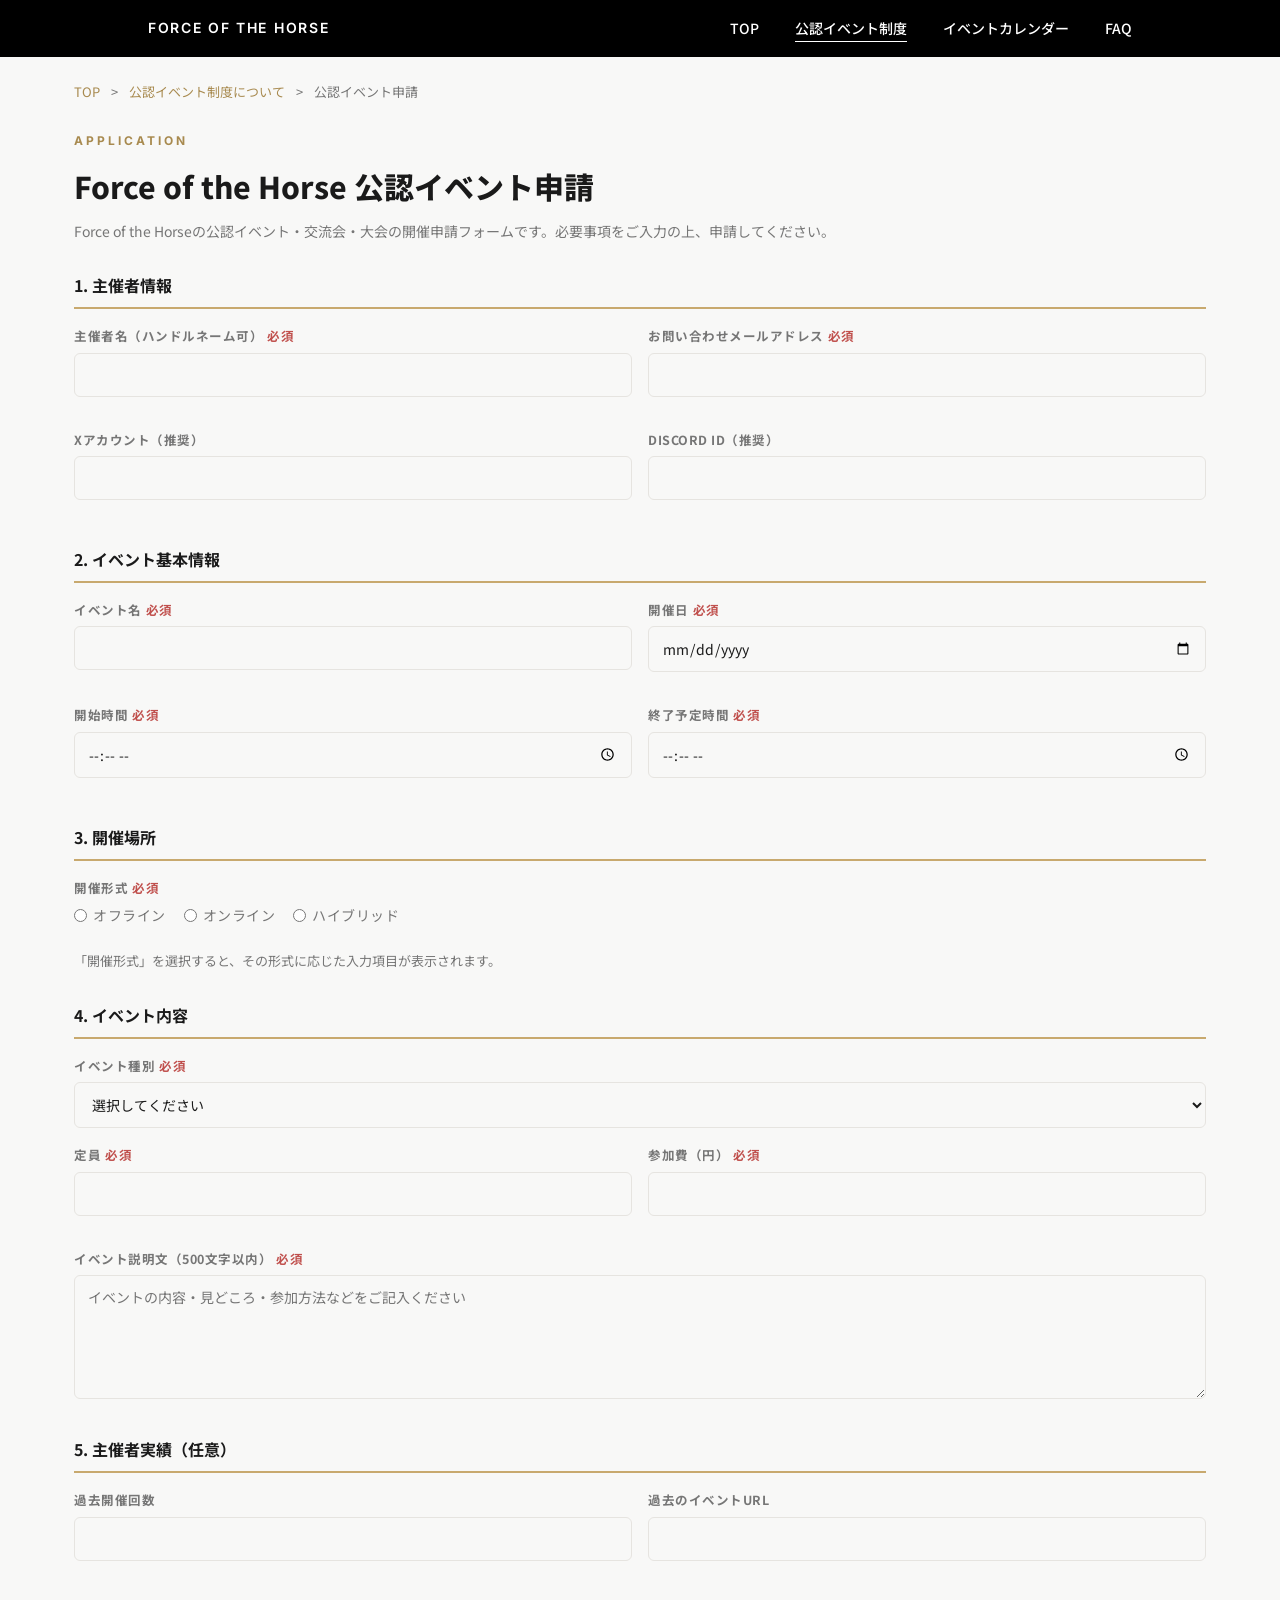
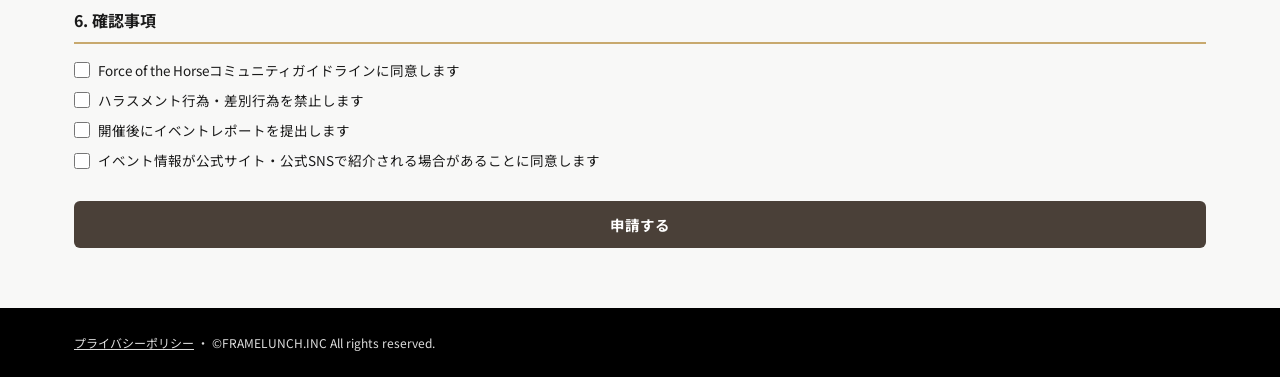
==== apply.html @ 232bd47b "Update HTML files and add faq-tournament.html" ====
<!DOCTYPE html>
<html lang="ja">
<head>
    <meta charset="UTF-8">
    <meta name="viewport" content="width=device-width, initial-scale=1.0">
    <title>公認イベント申請 - Force of the Horse</title>
    <link rel="stylesheet" href="styles.css">
</head>
<body>
    <header class="site-header">
        <div class="header-inner">
            <a href="index.html" class="logo">FORCE OF THE HORSE</a>
            <nav class="main-nav">
                <ul>
                    <li><a href="index.html" class="nav-link">TOP</a></li>
                    <li><a href="certified-event-system.html" class="nav-link active">公認イベント制度</a></li>
                    <li><a href="event-calendar-page.html" class="nav-link">イベントカレンダー</a></li>
                    <li><a href="faq.html" class="nav-link">FAQ</a></li>
                </ul>
            </nav>
            <button class="nav-toggle" aria-label="メニュー">☰</button>
        </div>
    </header>

    <div class="max-w-5xl mx-auto px-5 py-12">
        <div class="breadcrumb">
            <a href="index.html">TOP</a>
            <span class="breadcrumb-sep">&gt;</span>
            <a href="certified-event-system.html">公認イベント制度について</a>
            <span class="breadcrumb-sep">&gt;</span>
            <span>公認イベント申請</span>
        </div>

        <div class="page-head">
            <p class="page-eyebrow">APPLICATION</p>
            <h1 class="page-title">Force of the Horse 公認イベント申請</h1>
            <p class="page-desc">Force of the Horseの公認イベント・交流会・大会の開催申請フォームです。必要事項をご入力の上、申請してください。</p>
        </div>

        <main class="form-card" id="apply-form-wrap">
        <form id="apply-form">
            <div style="position:absolute;left:-9999px;top:-9999px;" aria-hidden="true">
                <label for="hp_verify">このフィールドは空欄のままにしてください</label>
                <input type="text" id="hp_verify" name="hp_verify" tabindex="-1" autocomplete="off">
            </div>
            <div class="form-section">
                <h2>1. 主催者情報</h2>
                <div class="form-row">
                    <div class="form-field">
                        <label>主催者名（ハンドルネーム可）<span class="req">必須</span></label>
                        <input type="text" name="organizerName" required>
                    </div>
                    <div class="form-field">
                        <label>お問い合わせメールアドレス<span class="req">必須</span></label>
                        <input type="email" name="organizerEmail" required>
                    </div>
                </div>
                <div class="form-row">
                    <div class="form-field">
                        <label>Xアカウント（推奨）</label>
                        <input type="text" name="xAccount">
                    </div>
                    <div class="form-field">
                        <label>Discord ID（推奨）</label>
                        <input type="text" name="discordId">
                    </div>
                </div>
            </div>

            <div class="form-section">
                <h2>2. イベント基本情報</h2>
                <div class="form-row">
                    <div class="form-field">
                        <label>イベント名<span class="req">必須</span></label>
                        <input type="text" name="eventName" required>
                    </div>
                    <div class="form-field">
                        <label>開催日<span class="req">必須</span></label>
                        <input type="date" name="eventDate" required>
                    </div>
                </div>
                <div class="form-row">
                    <div class="form-field">
                        <label>開始時間<span class="req">必須</span></label>
                        <input type="time" name="startTime" required>
                    </div>
                    <div class="form-field">
                        <label>終了予定時間<span class="req">必須</span></label>
                        <input type="time" name="endTime" required>
                    </div>
                </div>
            </div>

            <div class="form-section">
                <h2>3. 開催場所</h2>
                <div class="form-field">
                    <label>開催形式<span class="req">必須</span></label>
                    <div class="radio-group">
                        <label><input type="radio" name="eventFormat" value="オフライン" id="fmt-offline" required> オフライン</label>
                        <label><input type="radio" name="eventFormat" value="オンライン" id="fmt-online"> オンライン</label>
                        <label><input type="radio" name="eventFormat" value="ハイブリッド" id="fmt-hybrid"> ハイブリッド</label>
                    </div>
                </div>
                <p class="section-note">「開催形式」を選択すると、その形式に応じた入力項目が表示されます。</p>
                <!-- 開催場所: 開催形式の選択に応じて表示内容が切り替わる -->
                <div class="form-field venue-fields" data-format="オフライン" style="display:none;">
                    <label>会場名<span class="req">必須</span></label>
                    <input type="text" name="venueNameOffline" placeholder="店舗名・会場名など">
                    <label class="mt-2">ご住所<span class="req">必須</span></label>
                    <input type="text" name="venueAddressOffline" placeholder="都道府県・市区町村・番地など">
                </div>
                <div class="form-field venue-fields" data-format="オンライン" style="display:none;">
                    <label>会場名（サーバー名など）<span class="req">必須</span></label>
                    <input type="text" name="venueNameOnline" placeholder="Discordサーバー名など">
                </div>
                <div class="form-field venue-fields" data-format="ハイブリッド" style="display:none;">
                    <label>現地会場名<span class="req">必須</span></label>
                    <input type="text" name="venueNameHybridOnsite" placeholder="店舗名・会場名など">
                    <label class="mt-2">ご住所<span class="req">必須</span></label>
                    <input type="text" name="venueAddressHybrid" placeholder="都道府県・市区町村・番地など">
                    <label class="mt-2">オンライン会場名<span class="req">必須</span></label>
                    <input type="text" name="venueNameHybridOnline" placeholder="Discordサーバー名など">
                </div>
            </div>

            <div class="form-section">
                <h2>4. イベント内容</h2>
                <div class="form-field">
                    <label>イベント種別<span class="req">必須</span></label>
                    <select name="eventType" required>
                        <option value="">選択してください</option>
                        <option>公認大会</option>
                        <option>交流会</option>
                        <option>初心者体験会</option>
                        <option>観戦会</option>
                        <option>配信イベント</option>
                        <option>その他</option>
                    </select>
                </div>
                <div class="form-row">
                    <div class="form-field">
                        <label>定員<span class="req">必須</span></label>
                        <input type="number" name="capacity" min="0" required>
                    </div>
                    <div class="form-field">
                        <label>参加費（円）<span class="req">必須</span></label>
                        <input type="number" name="fee" min="0" required>
                    </div>
                </div>
                <div class="form-field">
                    <label>イベント説明文（500文字以内）<span class="req">必須</span></label>
                    <textarea name="eventDescription" maxlength="500" rows="5" placeholder="イベントの内容・見どころ・参加方法などをご記入ください" required></textarea>
                </div>
            </div>

            <div class="form-section">
                <h2>5. 主催者実績（任意）</h2>
                <div class="form-row">
                    <div class="form-field">
                        <label>過去開催回数</label>
                        <input type="number" name="pastCount" min="0">
                    </div>
                    <div class="form-field">
                        <label>過去のイベントURL</label>
                        <input type="url" name="pastUrl">
                    </div>
                </div>
            </div>

            <div class="form-section">
                <h2>6. 確認事項</h2>
                <div class="check-group">
                    <label><input type="checkbox" required> <span>Force of the Horseコミュニティガイドラインに同意します</span></label>
                    <label><input type="checkbox" required> <span>ハラスメント行為・差別行為を禁止します</span></label>
                    <label><input type="checkbox" required> <span>開催後にイベントレポートを提出します</span></label>
                    <label><input type="checkbox" required> <span>イベント情報が公式サイト・公式SNSで紹介される場合があることに同意します</span></label>
                </div>
            </div>

            <button type="submit" class="btn btn-primary btn-block">申請する</button>
        </form>
    </main>

    <main class="form-card" id="apply-complete" style="display:none;">
        <div class="success-box">
            <div class="s-icon">✓</div>
            <h3>申請を受け付けました</h3>
            <p>Force of the Horse公認イベント申請を受け付けました。内容を確認後、運営事務局よりご連絡いたします。</p>
            <a href="index.html" class="btn btn-primary">トップへ戻る</a>
        </div>
    </main>
    </div>

    <footer>
        <div class="footer-inner">
            <p><a href="privacy.html">プライバシーポリシー</a> ・ ©FRAMELUNCH.INC All rights reserved.</p>
        </div>
    </footer>

    <script src="script.js"></script>
</body>
</html>
---- styles.css ----
@import url('https://fonts.googleapis.com/css2?family=Inter:wght@400;500;600;700;800&family=Noto+Sans+JP:wght@400;500;700;900&display=swap');

:root {
    --accent: #c8a96e;
    --accent-dark: #a88a4f;
    --bg: #f8f8f7;
    --bg-soft: #f7f6f4;
    --bg-muted: #f1f0ee;
    --text: #1a1a1a;
    --text-muted: #767676;
    --border: #e6e4e0;
    --red: #c0504d;
    --purple: #8a5fbf;
    --blue: #4f7cad;
    --radius: 10px;
}

* {
    margin: 0;
    padding: 0;
    box-sizing: border-box;
}

body {
    font-family: 'Noto Sans JP', 'Inter', -apple-system, sans-serif;
    background-color: var(--bg);
    color: var(--text);
    line-height: 1.7;
    -webkit-font-smoothing: antialiased;
}

a { color: inherit; }

img { max-width: 100%; display: block; }

.wrap {
    max-width: 1180px;
    margin: 0 auto;
    padding: 0 24px;
}

/* ===== Header ===== */
/* Aligned to index.html's black sticky header */
.site-header {
    background: #000000;
    border-bottom: 1px solid #000000;
    position: sticky;
    top: 0;
    z-index: 50;
}

.header-inner {
    max-width: 1024px;
    height: 56px;
    margin: 0 auto;
    padding: 0 20px;
    display: flex;
    align-items: center;
    justify-content: space-between;
}

.logo {
    font-family: 'Inter', 'Noto Sans JP', sans-serif;
    font-weight: 600;
    font-size: 14px;
    letter-spacing: 0.12em;
    text-transform: uppercase;
    color: #ffffff;
    text-decoration: none;
    transition: opacity .15s;
}

.logo:hover { opacity: .75; }

.main-nav ul {
    display: flex;
    list-style: none;
    gap: 36px;
}

.main-nav a {
    text-decoration: none;
    font-size: 14px;
    font-weight: 500;
    color: #ffffff;
    opacity: 1;
    padding-bottom: 3px;
    border-bottom: 1px solid transparent;
    transition: color .2s, opacity .2s, border-color .2s;
}

.main-nav a:hover { color: #ffffff; opacity: .75; }

.main-nav a.active {
    color: #ffffff;
    opacity: 1;
    font-weight: 500;
    border-bottom-color: #ffffff;
}

.nav-toggle {
    display: none;
    background: none;
    border: none;
    font-size: 22px;
    color: #ffffff;
    cursor: pointer;
}

/* ===== Hero ===== */
.hero {
    position: relative;
    height: 380px;
    overflow: hidden;
}

.hero-img {
    position: absolute;
    inset: 0;
    width: 100%;
    height: 100%;
    object-fit: cover;
}

.hero-overlay {
    position: absolute;
    inset: 0;
    background: linear-gradient(100deg, rgba(12,16,28,.88) 10%, rgba(12,16,28,.55) 60%, rgba(12,16,28,.35) 100%);
}

.hero-content {
    position: relative;
    z-index: 2;
    max-width: 1180px;
    margin: 0 auto;
    padding: 0 24px;
    height: 100%;
    display: flex;
    flex-direction: column;
    justify-content: center;
    color: #fff;
}

.hero-eyebrow {
    font-size: 13px;
    letter-spacing: 4px;
    opacity: .85;
    margin-bottom: 14px;
    font-family: 'Inter', sans-serif;
}

.hero-title {
    font-family: 'Inter', 'Noto Sans JP', sans-serif;
    font-size: 44px;
    font-weight: 800;
    letter-spacing: 1px;
    margin-bottom: 14px;
}

.hero-subtitle {
    font-size: 16px;
    opacity: .9;
}

/* ===== Quick link cards ===== */
.quick-links {
    max-width: 1180px;
    margin: 40px auto 60px;
    padding: 0 24px;
    position: relative;
    z-index: 3;
    display: grid;
    grid-template-columns: repeat(3, 1fr);
    gap: 20px;
}

.qcard {
    background: var(--bg);
    border-radius: var(--radius);
    padding: 28px;
    box-shadow: 0 10px 30px rgba(20, 20, 20, .08);
    text-decoration: none;
    color: var(--text);
    display: block;
    transition: transform .2s, box-shadow .2s;
    border: 1px solid var(--border);
}

.qcard:hover {
    transform: translateY(-4px);
    box-shadow: 0 14px 34px rgba(20, 20, 20, .12);
}

.qcard-icon {
    width: 40px;
    height: 40px;
    display: flex;
    align-items: center;
    justify-content: center;
    background: var(--bg-soft);
    border-radius: 8px;
    margin-bottom: 16px;
    font-size: 18px;
}

.qcard h3 {
    font-size: 16px;
    margin-bottom: 8px;
    font-weight: 700;
}

.qcard p {
    font-size: 13px;
    color: var(--text-muted);
}

/* ===== Content grid on TOP ===== */
main { padding-bottom: 60px; }

.content-grid {
    max-width: 1180px;
    margin: 0 auto;
    padding: 0 24px;
    display: grid;
    grid-template-columns: 1fr 1fr;
    gap: 28px;
}

.panel {
    background: var(--bg);
    border: 1px solid var(--border);
    border-radius: var(--radius);
    padding: 28px;
}

.panel-header {
    display: flex;
    align-items: baseline;
    justify-content: space-between;
    margin-bottom: 20px;
}

.panel-header h2 {
    font-size: 18px;
    font-weight: 700;
}

.panel-link {
    font-size: 13px;
    font-weight: 600;
    color: var(--accent-dark);
    text-decoration: none;
}

.panel-link:hover { text-decoration: underline; }

/* Announcements */
.announcement-list { list-style: none; }

.announcement-list li {
    padding: 16px 0;
    border-bottom: 1px solid var(--border);
}

.announcement-list li:last-child { border-bottom: none; padding-bottom: 0; }

.announcement-top {
    display: flex;
    align-items: center;
    gap: 10px;
    margin-bottom: 6px;
}

.announcement-list .date {
    font-size: 12px;
    color: var(--text-muted);
    font-family: 'Inter', sans-serif;
}

.tag {
    padding: 3px 9px;
    border-radius: 4px;
    font-size: 11px;
    font-weight: 700;
    color: #fff;
    white-space: nowrap;
}

.tag-notice { background: #333; }
.tag-event { background: var(--accent-dark); }
.tag-faq { background: var(--blue); }

.announcement-list .title {
    display: block;
    font-size: 14.5px;
    font-weight: 600;
    color: var(--text);
    margin-bottom: 4px;
}

.announcement-list .desc {
    font-size: 13px;
    color: var(--text-muted);
}

/* Calendar */
.calendar-header {
    display: flex;
    align-items: center;
    justify-content: space-between;
    margin-bottom: 14px;
}

.calendar-month {
    font-size: 16px;
    font-weight: 700;
    font-family: 'Inter', sans-serif;
}

.calendar-nav {
    width: 28px;
    height: 28px;
    border-radius: 50%;
    border: 1px solid var(--border);
    background: var(--bg);
    cursor: pointer;
    font-size: 12px;
    color: var(--text);
    transition: background .2s;
}

.calendar-nav:hover { background: var(--bg-soft); }

.calendar-grid {
    display: grid;
    grid-template-columns: repeat(7, 1fr);
    gap: 3px;
}

.calendar-day-name {
    text-align: center;
    font-size: 11px;
    font-weight: 700;
    color: var(--text-muted);
    padding: 6px 2px;
}

.calendar-day-name.sun { color: var(--red); }
.calendar-day-name.sat { color: var(--blue); }

.calendar-day {
    min-height: 54px;
    text-align: center;
    font-size: 13px;
    padding: 6px 2px;
    border-radius: 6px;
    display: flex;
    flex-direction: column;
    align-items: center;
    gap: 3px;
}

.calendar-day.empty { background: transparent; }

.calendar-day .day-number {
    font-family: 'Inter', sans-serif;
    font-weight: 600;
}

.calendar-day.sun .day-number { color: var(--red); }
.calendar-day.sat .day-number { color: var(--blue); }

.calendar-day.event-day { cursor: pointer; }
.calendar-day.event-day:hover { background: var(--bg-soft); }

/* 今日の日付は「今日である」ことが一目でわかるよう、塗りつぶし円+ラベルで強調する */
.calendar-day.today {
    background: rgba(200, 169, 110, .1);
    border-radius: 8px;
}
.calendar-day.today .day-number {
    display: inline-flex;
    align-items: center;
    justify-content: center;
    width: 20px;
    height: 20px;
    background: var(--accent-dark);
    color: #fff !important;
    border-radius: 50%;
    font-weight: 700;
}
.calendar-day.today::after {
    content: '本日';
    display: block;
    font-size: 8px;
    font-weight: 700;
    color: var(--accent-dark);
    margin-top: 1px;
}

.event-tag {
    display: block;
    font-size: 8px;
    padding: 2px 5px 2px 4px;
    border-radius: 3px;
    border-left: 3px solid;
    font-weight: 700;
    line-height: 1.3;
    overflow: hidden;
    text-overflow: ellipsis;
    white-space: nowrap;
}

/* イベント一覧・ポップアップで使う大きめのタグ（白背景+下カラーボーダー+濃い文字色） */
.event-tag-pill {
    display: inline-block;
    font-size: 11px;
    font-weight: 700;
    padding: 3px 9px;
    border-radius: 2px;
    margin-bottom: 8px;
}

/* 区分カラー（indexページの区分色と統一）: 公式大会=黒 / 公認イベント=マゼンタ / ショップイベント=オレンジ */
.tag-area { background: #fbe8ff; color: #a600bf; border-left-color: #e600ff; }
.tag-meetup { background: #fff1e0; color: #b85900; border-left-color: #ff7b00; }
.tag-final { background: #ececec; color: #1a1a1a; border-left-color: #1a1a1a; }

/* 月間イベント一覧・ポップアップのタグは、白背景+下線カラーで区分を示す */
.event-tag-pill.tag-area { background-color: #ffffff; color: var(--text); border: none; border-bottom: 2px solid #e600ff; }
.event-tag-pill.tag-meetup { background-color: #ffffff; color: var(--text); border: none; border-bottom: 2px solid #ff7b00; }
.event-tag-pill.tag-final { background-color: #ffffff; color: var(--text); border: none; border-bottom: 2px solid #1a1a1a; }

/* 2件: セルを上下に分割してカテゴリ色+地名(2文字)を表示（こちらは濃い色の帯のまま視認性を優先） */
.day-split {
    display: flex;
    flex-direction: column;
    width: 100%;
    gap: 2px;
}
.day-split-half {
    flex: 1;
    font-size: 9px;
    font-weight: 700;
    color: #fff;
    border-radius: 3px;
    line-height: 1.6;
    padding: 0 4px;
    box-sizing: border-box;
    text-align: left;
    overflow: hidden;
    white-space: nowrap;
    text-overflow: ellipsis;
}
.day-split-half.tag-area { background: #e600ff; color: #fff; border-left: none; }
.day-split-half.tag-meetup { background: #ff7b00; color: #fff; border-left: none; }
.day-split-half.tag-final { background: #1a1a1a; color: #fff; border-left: none; }

/* 3件以上: カテゴリ色のドット+件数のみ表示。クリックでポップアップに全件表示 */
.day-dots { display: flex; gap: 2px; justify-content: center; }
.day-dot { width: 6px; height: 6px; border-radius: 50%; display: inline-block; }
.day-dot.tag-area { background: #e600ff; border: none; }
.day-dot.tag-meetup { background: #ff7b00; border: none; }
.day-dot.tag-final { background: #1a1a1a; border: none; }
.day-count { font-size: 9px; color: var(--text-muted); }

/* upcoming list (compact, used on TOP) */
.upcoming-list {
    list-style: none;
    margin-top: 18px;
}

.upcoming-list li {
    display: flex;
    gap: 14px;
    padding: 10px 0;
    border-bottom: 1px solid var(--border);
    font-size: 13.5px;
    align-items: baseline;
}

.upcoming-list li:last-child { border-bottom: none; padding-bottom: 0; }

.upcoming-list .u-date {
    font-family: 'Inter', sans-serif;
    font-weight: 700;
    color: var(--accent-dark);
    min-width: 78px;
}

.no-events {
    color: var(--text-muted);
    font-size: 13px;
    padding: 10px 0;
}

/* ===== Breadcrumb & page header ===== */
.breadcrumb {
    max-width: 1180px;
    margin: 0 auto;
    padding: 24px 24px 0;
    font-size: 13px;
    color: var(--text-muted);
}

.breadcrumb a { color: var(--accent-dark); text-decoration: none; }
.breadcrumb a:hover { text-decoration: underline; }
.breadcrumb button { color: var(--accent-dark); background: none; border: none; padding: 0; cursor: pointer; text-decoration: none; font-size: inherit; }
.breadcrumb button:hover { text-decoration: underline; }
.breadcrumb-sep { margin: 0 8px; }

.page-head {
    max-width: 1180px;
    margin: 0 auto;
    padding: 28px 24px 0;
}

.page-eyebrow {
    font-size: 12px;
    letter-spacing: 3px;
    color: var(--accent-dark);
    font-weight: 700;
    margin-bottom: 10px;
    font-family: 'Inter', sans-serif;
}

.page-title {
    font-size: 30px;
    font-weight: 800;
    margin-bottom: 8px;
}

.page-desc {
    font-size: 14px;
    color: var(--text-muted);
    margin-bottom: 28px;
}

/* ===== About page (公認イベント制度について) ===== */
.about-content {
    max-width: 1180px;
    margin: 0 auto;
    padding: 0 24px 60px;
}

.about-text p {
    font-size: 15px;
    margin-bottom: 18px;
    max-width: 760px;
}

.about-text p.muted { color: var(--text-muted); }

.quote-box {
    border-left: 3px solid var(--accent);
    background: var(--bg-soft);
    padding: 20px 24px;
    margin: 26px 0;
    border-radius: 4px;
    max-width: 760px;
}

.quote-box p {
    margin-bottom: 8px;
    font-size: 14.5px;
    color: var(--text);
}

.quote-box p:last-child { margin-bottom: 0; }

.action-cards {
    display: grid;
    grid-template-columns: repeat(2, 1fr);
    gap: 20px;
    margin-top: 40px;
    max-width: 760px;
}

.action-card {
    background: var(--bg);
    padding: 26px;
    border-radius: var(--radius);
    border: 1px solid var(--border);
    text-decoration: none;
    color: var(--text);
    transition: box-shadow .2s, border-color .2s;
}

.action-card:hover { border-color: var(--accent); box-shadow: 0 6px 18px rgba(0,0,0,.06); }

.action-card .action-icon {
    width: 34px; height: 34px;
    border-radius: 8px;
    background: var(--bg-soft);
    display: flex; align-items: center; justify-content: center;
    margin-bottom: 14px;
    font-size: 16px;
}

.action-card h3 { font-size: 16px; margin-bottom: 8px; }
.action-card p { font-size: 13px; color: var(--text-muted); margin-bottom: 14px; }
.action-card .action-link { font-size: 13px; font-weight: 700; color: var(--accent-dark); }

.action-card.dark {
    background: #4a4038;
    border-color: #4a4038;
    color: #fff;
}

.action-card.dark .action-icon { background: rgba(255,255,255,.12); }
.action-card.dark p { color: rgba(255,255,255,.7); }
.action-card.dark .action-link { color: var(--accent); }
.action-card.dark:hover { box-shadow: 0 8px 22px rgba(0,0,0,.3); }

/* ===== Event calendar page ===== */
.legend {
    display: flex;
    gap: 22px;
    align-items: center;
    margin-bottom: 20px;
    font-size: 13px;
    color: var(--text-muted);
}

.legend-item { display: flex; align-items: center; gap: 6px; }
.legend-dot { width: 9px; height: 9px; border-radius: 50%; display: inline-block; box-sizing: border-box; }
.legend-dot.area { background: #e600ff; border: none; }
.legend-dot.final { background: #1a1a1a; }
.legend-dot.meetup { background: #ff7b00; border: none; }

.calendar-page-grid {
    max-width: 1180px;
    margin: 0 auto;
    padding: 0 24px 60px;
    display: grid;
    grid-template-columns: 420px 1fr;
    gap: 40px;
    align-items: start;
}

.calendar-page-grid .calendar-day { min-height: 64px; font-size: 14px; }

.side-events h2 {
    font-size: 18px;
    font-weight: 700;
    padding-bottom: 10px;
    border-bottom: 2px solid var(--accent);
}

.month-col-head {
    display: flex;
    align-items: center;
    gap: 10px;
    margin-bottom: 18px;
}

.month-col-head h2 { border-bottom: none; padding-bottom: 0; margin-bottom: 0; }

.month-nav-group {
    display: flex;
    align-items: center;
    gap: 2px;
    flex-shrink: 0;
}

.month-next-btn,
.month-prev-btn {
    width: 24px;
    height: 24px;
    border-radius: 50%;
    border: 1px solid var(--border);
    background: var(--bg);
    flex-shrink: 0;
    font-size: 15px;
    font-weight: 700;
    line-height: 1;
    color: var(--text);
    font-family: Georgia, 'Times New Roman', serif;
}

.month-next-btn:hover,
.month-prev-btn:hover {
    color: #fff;
    background: var(--text);
    border-color: var(--text);
}

.event-acc-item .acc-head { font-size: 14px; font-weight: 400; padding: 14px 18px; }
.event-acc-item .acc-head .event-tag-pill { margin-right: 8px; margin-bottom: 0; vertical-align: middle; }

.event-detail-list {
    display: grid;
    grid-template-columns: 96px 1fr;
    row-gap: 8px;
    column-gap: 12px;
    padding: 16px 18px 18px;
}
.event-detail-list dt { font-size: 12.5px; color: var(--text-muted); font-weight: 700; }
.event-detail-list dd { font-size: 14px; color: var(--text); }

.upcoming-event-list { list-style: none; }

/* Calendar day hover/tap detail tooltip */
.calendar-tooltip {
    position: absolute;
    top: 0;
    left: 0;
    z-index: 200;
    min-width: 180px;
    max-width: 240px;
    background: #1a1a1a;
    color: #fff;
    padding: 12px 14px;
    border-radius: 8px;
    font-size: 12.5px;
    line-height: 1.55;
    box-shadow: 0 10px 28px rgba(0, 0, 0, .22);
    pointer-events: none;
    opacity: 0;
    visibility: hidden;
    transform: translateY(4px);
    transition: opacity .15s ease, transform .15s ease;
}

.calendar-tooltip.flip { transform: translateY(-4px); }

.calendar-tooltip.visible {
    opacity: 1;
    visibility: visible;
    transform: translateY(0);
}

.calendar-tooltip .tt-date {
    font-size: 11px;
    color: rgba(255, 255, 255, .6);
    margin-bottom: 3px;
}

.calendar-tooltip .tt-title {
    font-weight: 700;
    color: #fff;
    margin-bottom: 6px;
}

.calendar-tooltip .tt-row {
    color: rgba(255, 255, 255, .78);
}

/* ===== Day popup (calendar day click) ===== */
.day-popup-overlay {
    display: none;
    position: fixed;
    inset: 0;
    z-index: 300;
    background: rgba(20, 16, 12, .45);
    align-items: center;
    justify-content: center;
    padding: 20px;
}
.day-popup-overlay.open { display: flex; }

.day-popup-box {
    background: #fff;
    border-radius: 12px;
    width: 100%;
    max-width: 380px;
    max-height: 80vh;
    overflow-y: auto;
    box-shadow: 0 20px 50px rgba(0, 0, 0, .28);
}

.day-popup-head {
    display: flex;
    align-items: center;
    justify-content: space-between;
    padding: 16px 18px;
    border-bottom: 1px solid var(--border);
    font-weight: 700;
    font-size: 15px;
    position: sticky;
    top: 0;
    background: #fff;
}

.day-popup-close {
    border: none;
    background: none;
    font-size: 20px;
    line-height: 1;
    cursor: pointer;
    color: var(--text-muted);
}

.day-popup-list {
    padding: 10px 14px 16px;
    display: flex;
    flex-direction: column;
    gap: 10px;
}

.day-popup-card {
    display: flex;
    flex-direction: column;
    align-items: flex-start;
    gap: 4px;
    width: 100%;
    text-align: left;
    background: var(--bg-soft);
    border: 1px solid var(--border);
    border-radius: 8px;
    padding: 12px 14px;
    cursor: pointer;
    font-family: inherit;
}
.day-popup-card:hover { border-color: var(--accent); }

.day-popup-card .event-tag-pill { margin-bottom: 2px; }
.dp-title { font-size: 14.5px; font-weight: 700; color: var(--text); }
.dp-row { font-size: 12.5px; color: var(--text-muted); }

/* ===== Guideline accordion ===== */
.accordion { max-width: 1180px; margin: 0 auto 60px; padding: 0 24px; }

.acc-item {
    border: 1px solid var(--border);
    border-radius: 8px;
    margin-bottom: 12px;
    overflow: hidden;
}

.acc-head {
    display: flex;
    align-items: center;
    justify-content: space-between;
    padding: 18px 22px;
    cursor: pointer;
    background: var(--bg);
    font-weight: 700;
    font-size: 15px;
}

.acc-head:hover { background: var(--bg-soft); }

.acc-head .acc-num {
    color: var(--accent-dark);
    font-family: 'Inter', sans-serif;
    margin-right: 10px;
}

.acc-toggle { color: var(--text-muted); transition: transform .25s; font-size: 12px; }
.acc-item.open .acc-toggle { transform: rotate(180deg); }

.acc-body {
    display: none;
    padding: 4px 22px 24px;
    border-top: 1px solid var(--border);
}

.acc-item.open .acc-body { display: block; }

.acc-body h4 {
    font-size: 14px;
    margin: 18px 0 8px;
    color: var(--accent-dark);
}

.acc-body h4:first-child { margin-top: 16px; }

.acc-body p, .acc-body li { font-size: 14px; color: var(--text); margin-bottom: 6px; }

.acc-body ul { padding-left: 20px; margin-bottom: 10px; }

.sub-card {
    border-left: 3px solid var(--accent);
    background: var(--bg-soft);
    padding: 12px 16px;
    margin-bottom: 10px;
    border-radius: 4px;
}

.sub-card b { display: block; margin-bottom: 4px; }
.sub-card { font-size: 13.5px; color: var(--text-muted); }

/* ===== Forms (apply / faq post) ===== */
.form-card {
    max-width: 1180px;
    margin: 0 auto;
    padding: 0 24px 60px;
}

.form-section { margin-bottom: 30px; }

.form-section h2 {
    font-size: 16px;
    font-weight: 700;
    margin-bottom: 16px;
    padding-bottom: 8px;
    border-bottom: 2px solid var(--accent);
}

.section-note {
    font-size: 13px;
    color: var(--text-muted);
    margin-bottom: 14px;
}

.form-row {
    display: grid;
    grid-template-columns: 1fr 1fr;
    gap: 16px;
    margin-bottom: 16px;
}

.form-field { margin-bottom: 16px; }

.form-field label {
    display: block;
    font-size: 12.5px;
    font-weight: 700;
    color: var(--text-muted);
    margin-bottom: 6px;
    text-transform: uppercase;
    letter-spacing: .5px;
}

.form-field .req { color: var(--red); margin-left: 4px; }

.form-field input[type=text],
.form-field input[type=email],
.form-field input[type=url],
.form-field input[type=number],
.form-field input[type=date],
.form-field input[type=time],
.form-field select,
.form-field textarea {
    width: 100%;
    padding: 11px 13px;
    border: 1px solid var(--border);
    border-radius: 6px;
    font-family: inherit;
    font-size: 14px;
    background: var(--bg);
    color: var(--text);
}

.form-field textarea { resize: vertical; min-height: 90px; }

.form-field input:focus,
.form-field select:focus,
.form-field textarea:focus {
    outline: none;
    border-color: var(--accent);
}

.radio-group { display: flex; gap: 18px; }
.radio-group label { display: flex; align-items: center; gap: 6px; font-size: 14px; font-weight: 400; text-transform: none; }

.venue-fields { margin-top: 10px; }
.venue-fields label.mt-2 { margin-top: 12px; }

.check-group label {
    display: flex; align-items: center; gap: 8px;
    font-size: 13.5px; font-weight: 400; text-transform: none;
    margin-bottom: 10px; color: var(--text);
}
.check-group input[type="checkbox"] {
    flex-shrink: 0;
    width: 16px;
    height: 16px;
    margin: 0;
}
.check-group label span { line-height: 1.5; }

.btn {
    display: inline-block;
    border: none;
    border-radius: 6px;
    padding: 13px 30px;
    font-size: 14.5px;
    font-weight: 700;
    cursor: pointer;
    font-family: inherit;
    text-decoration: none;
    text-align: center;
}

.btn-primary { background: #4a4038; color: #fff; }
.btn-primary:hover { background: #362e28; }
.btn-primary:disabled { background: #c8c8c6; cursor: not-allowed; }

.btn-outline { background: transparent; color: var(--text); border: 1px solid var(--border); }
.btn-outline:hover { background: var(--bg-soft); }

.btn-block { width: 100%; }

/* FAQ vol cards */
.faq-overview {
    max-width: 1180px;
    margin: 0 auto;
    padding: 0 24px 60px;
}

.faq-detail {
    max-width: 1180px;
    margin: 0 auto;
    padding: 0 24px 60px;
}

.vol-grid {
    display: grid;
    grid-template-columns: repeat(3, 1fr);
    gap: 18px;
    margin-bottom: 40px;
}

/* FAQ vol tabs */
.vol-tabs {
    display: flex;
    gap: 8px;
    margin-bottom: 24px;
    flex-wrap: wrap;
}

.vol-tab {
    padding: 10px 20px;
    background: var(--bg-soft);
    border: 1px solid var(--border);
    border-radius: 6px;
    font-size: 14px;
    font-weight: 600;
    color: var(--text);
    text-decoration: none;
    transition: background .2s, border-color .2s, color .2s;
}

.vol-tab:hover {
    background: var(--bg-muted);
    border-color: var(--accent-dark);
}

.vol-tab.active {
    background: var(--accent);
    color: #fff;
    border-color: var(--accent);
}

.faq-empty {
    padding: 48px 20px;
    text-align: center;
    font-size: 14px;
    color: var(--text-muted);
    border: 1px dashed var(--border);
    border-radius: 8px;
}

/* FAQ page header */
.faq-page-header {
    margin-bottom: 24px;
}

.faq-vol-title {
    font-size: 28px;
    font-weight: 800;
    margin-bottom: 8px;
}

.faq-count {
    font-size: 14px;
    color: var(--text-muted);
}

/* FAQ form section */
.question-form-section {
    margin-top: 40px;
}

.question-form-title {
    font-size: 18px;
    font-weight: 700;
    margin-bottom: 20px;
    padding-bottom: 8px;
    border-bottom: 2px solid var(--accent);
}

.form-group {
    margin-bottom: 16px;
}

.form-label {
    display: block;
    font-size: 12.5px;
    font-weight: 700;
    color: var(--text-muted);
    margin-bottom: 6px;
    text-transform: uppercase;
    letter-spacing: .5px;
}

.form-select, .form-input, .form-textarea {
    width: 100%;
    padding: 11px 13px;
    border: 1px solid var(--border);
    border-radius: 6px;
    font-family: inherit;
    font-size: 14px;
    background: var(--bg);
    color: var(--text);
}

.form-textarea {
    resize: vertical;
    min-height: 90px;
}

.form-select:focus, .form-input:focus, .form-textarea:focus {
    outline: none;
    border-color: var(--accent);
}

.form-submit {
    display: inline-block;
    border: none;
    border-radius: 6px;
    padding: 13px 30px;
    font-size: 14.5px;
    font-weight: 700;
    cursor: pointer;
    font-family: inherit;
    text-align: center;
    background: #4a4038;
    color: #fff;
    width: 100%;
}

.form-submit:hover {
    background: #362e28;
}

/* Submission notes */
.submission-notes {
    margin-top: 24px;
}

.submission-notes-title {
    font-size: 14.5px;
    margin-bottom: 12px;
}

.submission-notes-list {
    padding-left: 18px;
}

.submission-notes-list li {
    font-size: 13px;
    color: var(--text-muted);
    margin-bottom: 6px;
}

.vol-card {
    background: var(--bg);
    border: 1px solid var(--border);
    border-radius: var(--radius);
    padding: 24px;
    text-decoration: none;
    color: var(--text);
    transition: box-shadow .2s, border-color .2s;
}

.vol-card:hover { border-color: var(--accent); box-shadow: 0 6px 18px rgba(0,0,0,.06); }

.vol-label {
    font-family: 'Inter', sans-serif;
    font-size: 12px;
    color: var(--accent-dark);
    font-weight: 700;
    letter-spacing: 1px;
    margin-bottom: 8px;
}

.vol-card h3 { font-size: 17px; margin-bottom: 6px; }
.vol-card .vol-count { display: block; font-size: 12.5px; color: var(--text-muted); margin-bottom: 8px; }
.vol-card .vol-more { display: block; font-size: 13px; font-weight: 700; color: var(--accent-dark); }

hr.divider { border: none; border-top: 1px solid var(--border); margin: 40px 0; }

.notice-box {
    background: var(--bg-muted);
    border-radius: 8px;
    padding: 22px 24px;
    margin-top: 28px;
}

.notice-box h3 { font-size: 14.5px; margin-bottom: 12px; }
.notice-box ul { padding-left: 18px; }
.notice-box li { font-size: 13px; color: var(--text-muted); margin-bottom: 6px; }

/* FAQ accordion (vol qa page) */
.faq-item {
    background: var(--bg-soft);
    border-radius: 8px;
    margin-bottom: 12px;
    overflow: hidden;
}

.faq-question {
    display: flex;
    align-items: center;
    gap: 12px;
    padding: 16px 20px;
    cursor: pointer;
}

.faq-question:hover { background: var(--bg-muted); }

.faq-icon {
    background: var(--accent-dark);
    color: #fff;
    width: 28px; height: 28px;
    border-radius: 50%;
    display: flex; align-items: center; justify-content: center;
    font-size: 13px; font-weight: 700; flex-shrink: 0;
}

.faq-question-text { flex: 1; font-weight: 600; font-size: 14.5px; }
.faq-toggle { color: var(--text-muted); font-size: 11px; transition: transform .25s; }
.faq-item.active .faq-toggle { transform: rotate(180deg); }

.faq-answer {
    display: none;
    padding: 16px 20px;
    border-top: 1px solid var(--border);
    background: #fff;
}

.faq-item.active .faq-answer { display: block; }
.faq-answer .faq-icon { background: #3b9c6d; }
.faq-answer p { margin-left: 40px; font-size: 13.5px; color: var(--text-muted); }
.faq-answer .answer-date { margin-left: 40px; font-size: 11.5px; color: var(--accent-dark); margin-top: 8px; font-weight: 700; }

/* ===== Modal ===== */
.modal-overlay {
    display: none;
    position: fixed;
    inset: 0;
    background: rgba(10,10,10,.55);
    z-index: 100;
    align-items: center;
    justify-content: center;
    padding: 20px;
}

.modal-overlay.open { display: flex; }

.modal-box {
    background: #fff;
    border-radius: 10px;
    max-width: 480px;
    width: 100%;
    padding: 30px;
    max-height: 90vh;
    overflow-y: auto;
}

.modal-box h3 { font-size: 18px; margin-bottom: 10px; }
.modal-box .modal-desc { font-size: 13.5px; color: var(--text-muted); margin-bottom: 18px; }

.preview-box {
    background: var(--bg-soft);
    border-radius: 8px;
    padding: 16px;
    margin-bottom: 18px;
    font-size: 13.5px;
}

.preview-box dt { color: var(--text-muted); font-size: 11.5px; margin-top: 10px; }
.preview-box dt:first-child { margin-top: 0; }
.preview-box dd { font-weight: 600; margin-bottom: 4px; white-space: pre-wrap; }

.modal-actions {
    display: flex;
    gap: 10px;
    margin-top: 22px;
}

.modal-actions .btn { flex: 1; }

.success-box { text-align: center; padding: 30px 10px; }
.success-box .s-icon {
    width: 56px; height: 56px; border-radius: 50%;
    background: #e9f7ef; color: #3b9c6d;
    display: flex; align-items: center; justify-content: center;
    font-size: 26px; margin: 0 auto 18px;
}
.success-box h3 { margin-bottom: 10px; }
.success-box p { font-size: 13.5px; color: var(--text-muted); margin-bottom: 22px; }

footer {
    background: #000000;
    border-top: 1px solid #000000;
    padding: 0;
}

.footer-inner {
    max-width: 1180px;
    margin: 0 auto;
    padding: 24px 24px;
    text-align: left;
}

footer p { font-size: 12px; color: #dddddd; }
footer p a { color: #dddddd; text-decoration: underline; }
footer p a:hover { color: #ffffff; }

/* ===== Responsive ===== */
@media (max-width: 860px) {
    .nav-toggle { display: block; }
    .main-nav { display: none; }
    .main-nav.open {
        display: block;
        position: absolute;
        top: 100%;
        left: 0;
        right: 0;
        background: #000000;
        border-top: 1px solid rgba(255, 255, 255, .15);
    }
    .main-nav.open ul {
        flex-direction: column;
        gap: 0;
    }
    .main-nav.open a {
        display: block;
        width: 100%;
        padding: 14px 20px;
        border-bottom: 1px solid rgba(255, 255, 255, .15);
    }
    .quick-links { grid-template-columns: 1fr; margin-top: -40px; }
    .content-grid { grid-template-columns: 1fr; }
    .hero-title { font-size: 30px; }
    .hero { height: 320px; }
    .action-cards { grid-template-columns: 1fr; }
    .calendar-page-grid { grid-template-columns: 1fr; }
    .month-columns { grid-template-columns: 1fr; gap: 0; }
    .vol-grid { grid-template-columns: 1fr 1fr; }
    .form-row { grid-template-columns: 1fr; }
    .upcoming-event-list li { flex-wrap: wrap; }
}

/* ===================================================================
   Modal overlay (FAQ question posting confirmation)
   =================================================================== */
.modal-overlay {
    display: none;
    position: fixed;
    inset: 0;
    background: rgba(0, 0, 0, .55);
    z-index: 1000;
    align-items: center;
    justify-content: center;
    padding: 20px;
}
.modal-overlay.open {
    display: flex;
}
.modal-box {
    background: #fff;
    border-radius: 12px;
    padding: 32px;
    width: 100%;
    max-width: 560px;
    max-height: 90vh;
    overflow-y: auto;
    box-shadow: 0 20px 60px rgba(0,0,0,.25);
}
.modal-box h3 {
    font-size: 20px;
    font-weight: 700;
    margin-bottom: 8px;
}
.modal-desc {
    font-size: 14px;
    color: #666;
    margin-bottom: 20px;
}
.preview-box {
    background: #f8f8f7;
    border-radius: 8px;
    padding: 16px 20px;
    margin-bottom: 20px;
}
.preview-box dt {
    font-size: 12px;
    font-weight: 700;
    color: #888;
    text-transform: uppercase;
    letter-spacing: .05em;
    margin-top: 12px;
}
.preview-box dt:first-child { margin-top: 0; }
.preview-box dd {
    margin: 4px 0 0;
    font-size: 15px;
}
.modal-actions {
    display: flex;
    gap: 12px;
    margin-top: 20px;
}
.modal-actions .btn { flex: 1; }

/* Success / completion box */
.success-box {
    text-align: center;
    padding: 20px 0;
}
.success-box .s-icon {
    width: 64px;
    height: 64px;
    border-radius: 50%;
    background: #22c55e;
    color: #fff;
    font-size: 32px;
    line-height: 64px;
    margin: 0 auto 16px;
}
.success-box h3 {
    font-size: 22px;
    font-weight: 700;
    margin-bottom: 8px;
}
.success-box p {
    color: #555;
    margin-bottom: 24px;
    line-height: 1.6;
}
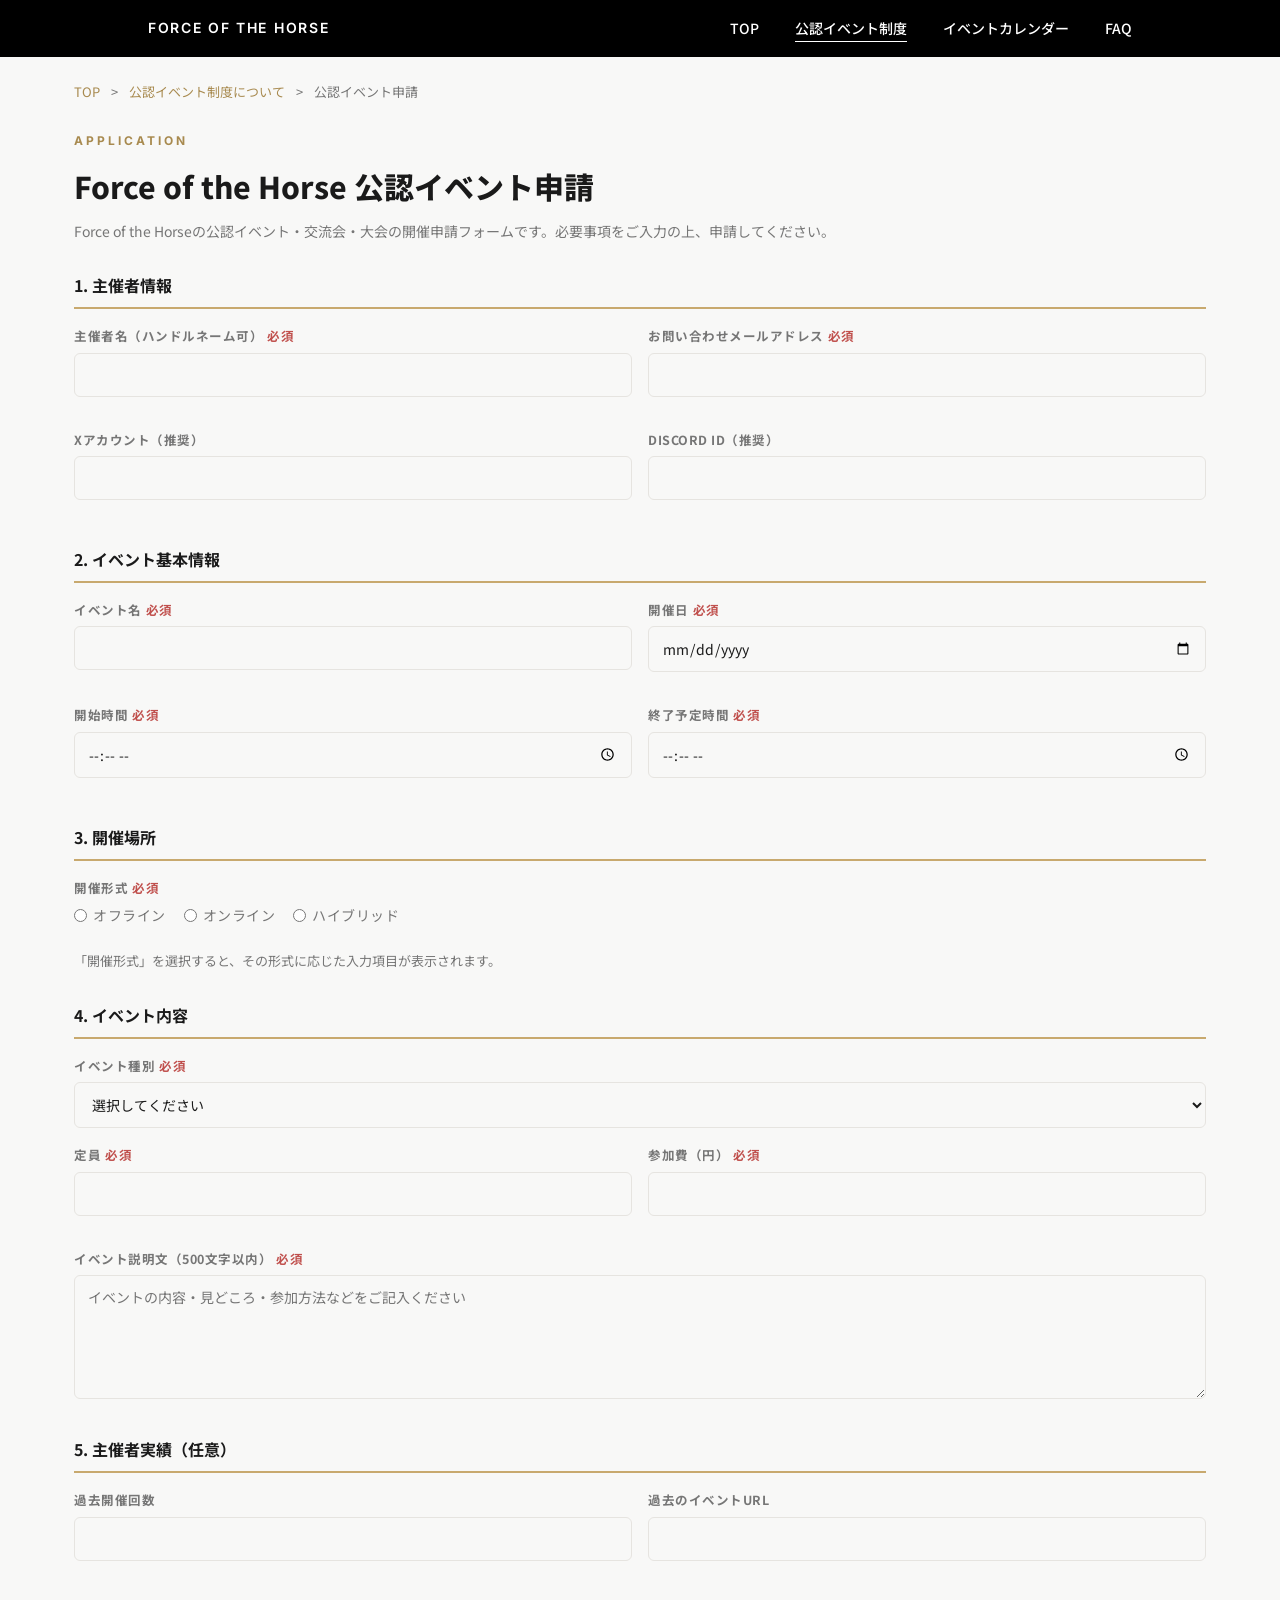
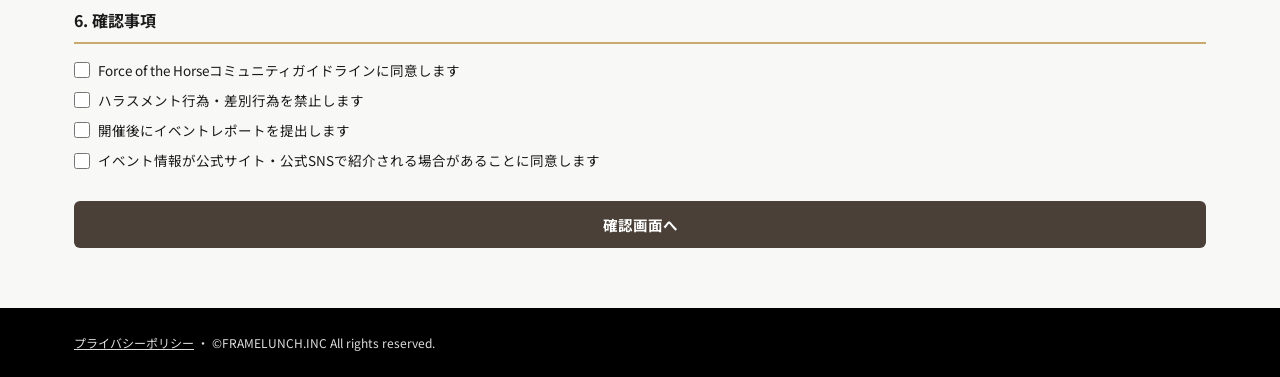
==== commit 48254f57: "Initial commit" ====
--- a/apply.html
+++ b/apply.html
@@ -28,13 +28,13 @@
             <span class="breadcrumb-sep">&gt;</span>
             <a href="certified-event-system.html">公認イベント制度について</a>
             <span class="breadcrumb-sep">&gt;</span>
-            <span>公認イベント申請</span>
+            <span id="apply-breadcrumb-current">公認イベント申請</span>
         </div>
 
         <div class="page-head">
-            <p class="page-eyebrow">APPLICATION</p>
-            <h1 class="page-title">Force of the Horse 公認イベント申請</h1>
-            <p class="page-desc">Force of the Horseの公認イベント・交流会・大会の開催申請フォームです。必要事項をご入力の上、申請してください。</p>
+            <p class="page-eyebrow" id="apply-eyebrow">APPLICATION</p>
+            <h1 class="page-title" id="apply-title">Force of the Horse 公認イベント申請</h1>
+            <p class="page-desc" id="apply-desc">Force of the Horseの公認イベント・交流会・大会の開催申請フォームです。必要事項をご入力の上、申請してください。</p>
         </div>
 
         <main class="form-card" id="apply-form-wrap">
@@ -167,19 +167,33 @@
                 </div>
             </div>
 
-            <div class="form-section">
+            <div class="form-section" id="agreement-section">
                 <h2>6. 確認事項</h2>
                 <div class="check-group">
-                    <label><input type="checkbox" required> <span>Force of the Horseコミュニティガイドラインに同意します</span></label>
-                    <label><input type="checkbox" required> <span>ハラスメント行為・差別行為を禁止します</span></label>
-                    <label><input type="checkbox" required> <span>開催後にイベントレポートを提出します</span></label>
-                    <label><input type="checkbox" required> <span>イベント情報が公式サイト・公式SNSで紹介される場合があることに同意します</span></label>
-                </div>
-            </div>
-
-            <button type="submit" class="btn btn-primary btn-block">申請する</button>
+                    <label><input type="checkbox" name="agreeGuideline" required> <span>Force of the Horseコミュニティガイドラインに同意します</span></label>
+                    <label><input type="checkbox" name="agreeHarassment" required> <span>ハラスメント行為・差別行為を禁止します</span></label>
+                    <label><input type="checkbox" name="agreeReport" required> <span>開催後にイベントレポートを提出します</span></label>
+                    <label><input type="checkbox" name="agreePublish" required> <span>イベント情報が公式サイト・公式SNSで紹介される場合があることに同意します</span></label>
+                </div>
+            </div>
+
+            <button type="submit" class="btn btn-primary btn-block">確認画面へ</button>
         </form>
     </main>
+
+    <main class="form-card" id="apply-confirm-wrap" style="display:none;">
+        <div id="apply-confirm-body"></div>
+
+        <div class="notice-box" style="margin-top:24px;">
+            送信後は申請内容を変更できません。内容をご確認のうえ、申請してください。
+        </div>
+
+        <div class="modal-actions">
+            <button type="button" class="btn btn-outline" id="apply-confirm-back">戻って修正する</button>
+            <button type="button" class="btn btn-primary" id="apply-confirm-submit">申請する</button>
+        </div>
+    </main>
+
 
     <main class="form-card" id="apply-complete" style="display:none;">
         <div class="success-box">
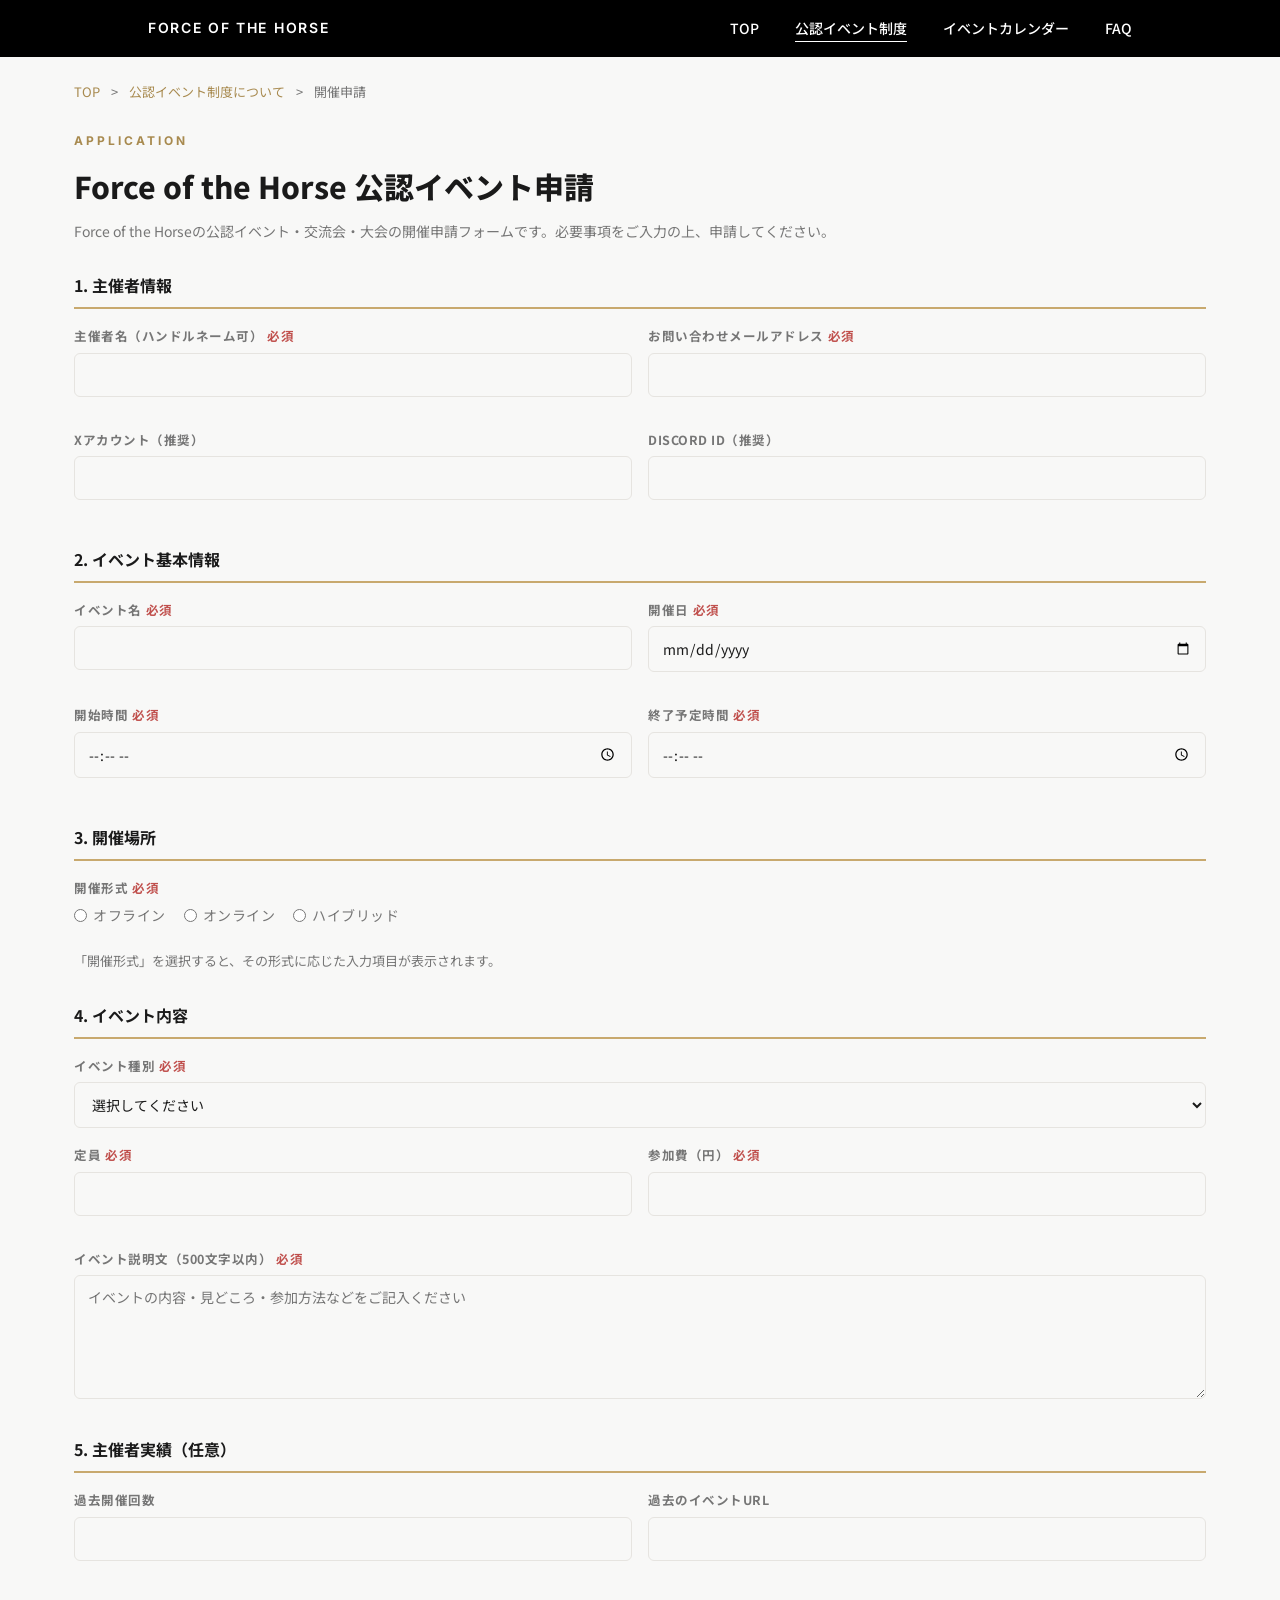
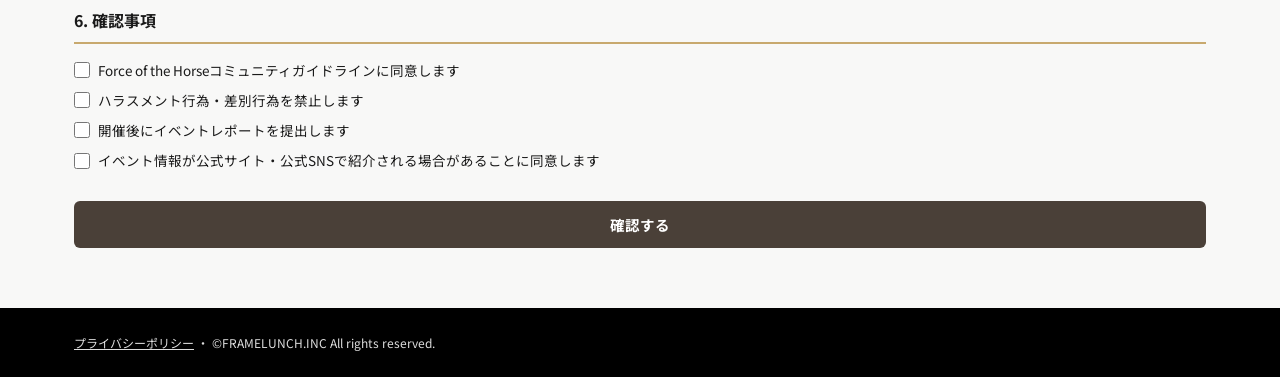
==== commit 118f7ecd: "サイト更新: セキュリティ設定の調整とその他改善 - reCAPTCHA v3設定のコメントを簡素化 - 入力検証のバリデーション機能をクライアント側・サーバー側から削除 - コンテンツモデレーション" ====
--- a/apply.html
+++ b/apply.html
@@ -4,6 +4,7 @@
     <meta charset="UTF-8">
     <meta name="viewport" content="width=device-width, initial-scale=1.0">
     <title>公認イベント申請 - Force of the Horse</title>
+    <meta name="description" content="Force of the Horseの公認イベント（大会・交流会など）開催申請はこちらから。必要事項をご入力の上、お申し込みください。">
     <link rel="stylesheet" href="styles.css">
 </head>
 <body>
@@ -28,13 +29,15 @@
             <span class="breadcrumb-sep">&gt;</span>
             <a href="certified-event-system.html">公認イベント制度について</a>
             <span class="breadcrumb-sep">&gt;</span>
-            <span id="apply-breadcrumb-current">公認イベント申請</span>
-        </div>
-
-        <div class="page-head">
-            <p class="page-eyebrow" id="apply-eyebrow">APPLICATION</p>
-            <h1 class="page-title" id="apply-title">Force of the Horse 公認イベント申請</h1>
-            <p class="page-desc" id="apply-desc">Force of the Horseの公認イベント・交流会・大会の開催申請フォームです。必要事項をご入力の上、申請してください。</p>
+            <span>開催申請</span>
+            <span class="breadcrumb-sep" id="bc-confirm-sep" style="display:none;">&gt;</span>
+            <span id="bc-confirm-current" style="display:none;">入力内容の確認</span>
+        </div>
+
+        <div class="page-head" id="apply-page-head">
+            <p class="page-eyebrow">APPLICATION</p>
+            <h1 class="page-title">Force of the Horse 公認イベント申請</h1>
+            <p class="page-desc">Force of the Horseの公認イベント・交流会・大会の開催申請フォームです。必要事項をご入力の上、申請してください。</p>
         </div>
 
         <main class="form-card" id="apply-form-wrap">
@@ -167,33 +170,36 @@
                 </div>
             </div>
 
-            <div class="form-section" id="agreement-section">
+            <div class="form-section">
                 <h2>6. 確認事項</h2>
                 <div class="check-group">
-                    <label><input type="checkbox" name="agreeGuideline" required> <span>Force of the Horseコミュニティガイドラインに同意します</span></label>
-                    <label><input type="checkbox" name="agreeHarassment" required> <span>ハラスメント行為・差別行為を禁止します</span></label>
-                    <label><input type="checkbox" name="agreeReport" required> <span>開催後にイベントレポートを提出します</span></label>
-                    <label><input type="checkbox" name="agreePublish" required> <span>イベント情報が公式サイト・公式SNSで紹介される場合があることに同意します</span></label>
-                </div>
-            </div>
-
-            <button type="submit" class="btn btn-primary btn-block">確認画面へ</button>
+                    <label><input type="checkbox" required> <span>Force of the Horseコミュニティガイドラインに同意します</span></label>
+                    <label><input type="checkbox" required> <span>ハラスメント行為・差別行為を禁止します</span></label>
+                    <label><input type="checkbox" required> <span>開催後にイベントレポートを提出します</span></label>
+                    <label><input type="checkbox" required> <span>イベント情報が公式サイト・公式SNSで紹介される場合があることに同意します</span></label>
+                </div>
+            </div>
+
+            <button type="submit" class="btn btn-primary btn-block">確認する</button>
         </form>
     </main>
 
-    <main class="form-card" id="apply-confirm-wrap" style="display:none;">
+    <main class="form-card" id="apply-confirm" style="display:none;">
+        <div class="page-head">
+            <p class="page-eyebrow">CONFIRM</p>
+            <h1 class="page-title">入力内容の確認</h1>
+            <p class="page-desc">以下の内容で申請を送信します。内容をご確認のうえ、「申請する」を押してください。</p>
+        </div>
+
         <div id="apply-confirm-body"></div>
 
-        <div class="notice-box" style="margin-top:24px;">
-            送信後は申請内容を変更できません。内容をご確認のうえ、申請してください。
-        </div>
-
-        <div class="modal-actions">
-            <button type="button" class="btn btn-outline" id="apply-confirm-back">戻って修正する</button>
-            <button type="button" class="btn btn-primary" id="apply-confirm-submit">申請する</button>
+        <div class="confirm-note-box">送信後は申請内容を変更できません。内容をご確認のうえ、申請してください。</div>
+
+        <div class="confirm-actions">
+            <button type="button" id="apply-confirm-back" class="btn btn-outline">戻って修正する</button>
+            <button type="button" id="apply-confirm-submit" class="btn btn-primary">申請する</button>
         </div>
     </main>
-
 
     <main class="form-card" id="apply-complete" style="display:none;">
         <div class="success-box">
--- a/styles.css
+++ b/styles.css
@@ -669,7 +669,7 @@
     height: 24px;
     border-radius: 50%;
     border: 1px solid var(--border);
-    background: var(--bg);
+    background: #ffffff;
     flex-shrink: 0;
     font-size: 15px;
     font-weight: 700;
@@ -992,6 +992,42 @@
 .btn-outline:hover { background: var(--bg-soft); }
 
 .btn-block { width: 100%; }
+
+/* Apply form: confirmation step (入力内容の確認) */
+.confirm-field {
+    padding: 14px 0;
+    border-bottom: 1px solid var(--border);
+}
+.confirm-field:last-child { border-bottom: none; }
+.confirm-field .cf-label {
+    display: block;
+    font-size: 12.5px;
+    color: var(--text-muted);
+    margin-bottom: 6px;
+}
+.confirm-field .cf-value {
+    font-size: 14.5px;
+    color: var(--text);
+    font-weight: 700;
+    white-space: pre-wrap;
+    word-break: break-word;
+}
+.confirm-note-box {
+    background: var(--bg-soft);
+    border-radius: 8px;
+    padding: 16px 18px;
+    font-size: 13px;
+    color: var(--text-muted);
+    margin: 30px 0 24px;
+}
+.confirm-actions {
+    display: flex;
+    gap: 12px;
+}
+.confirm-actions .btn { flex: 1; }
+@media (max-width: 560px) {
+    .confirm-actions { flex-direction: column-reverse; }
+}
 
 /* FAQ vol cards */
 .faq-overview {
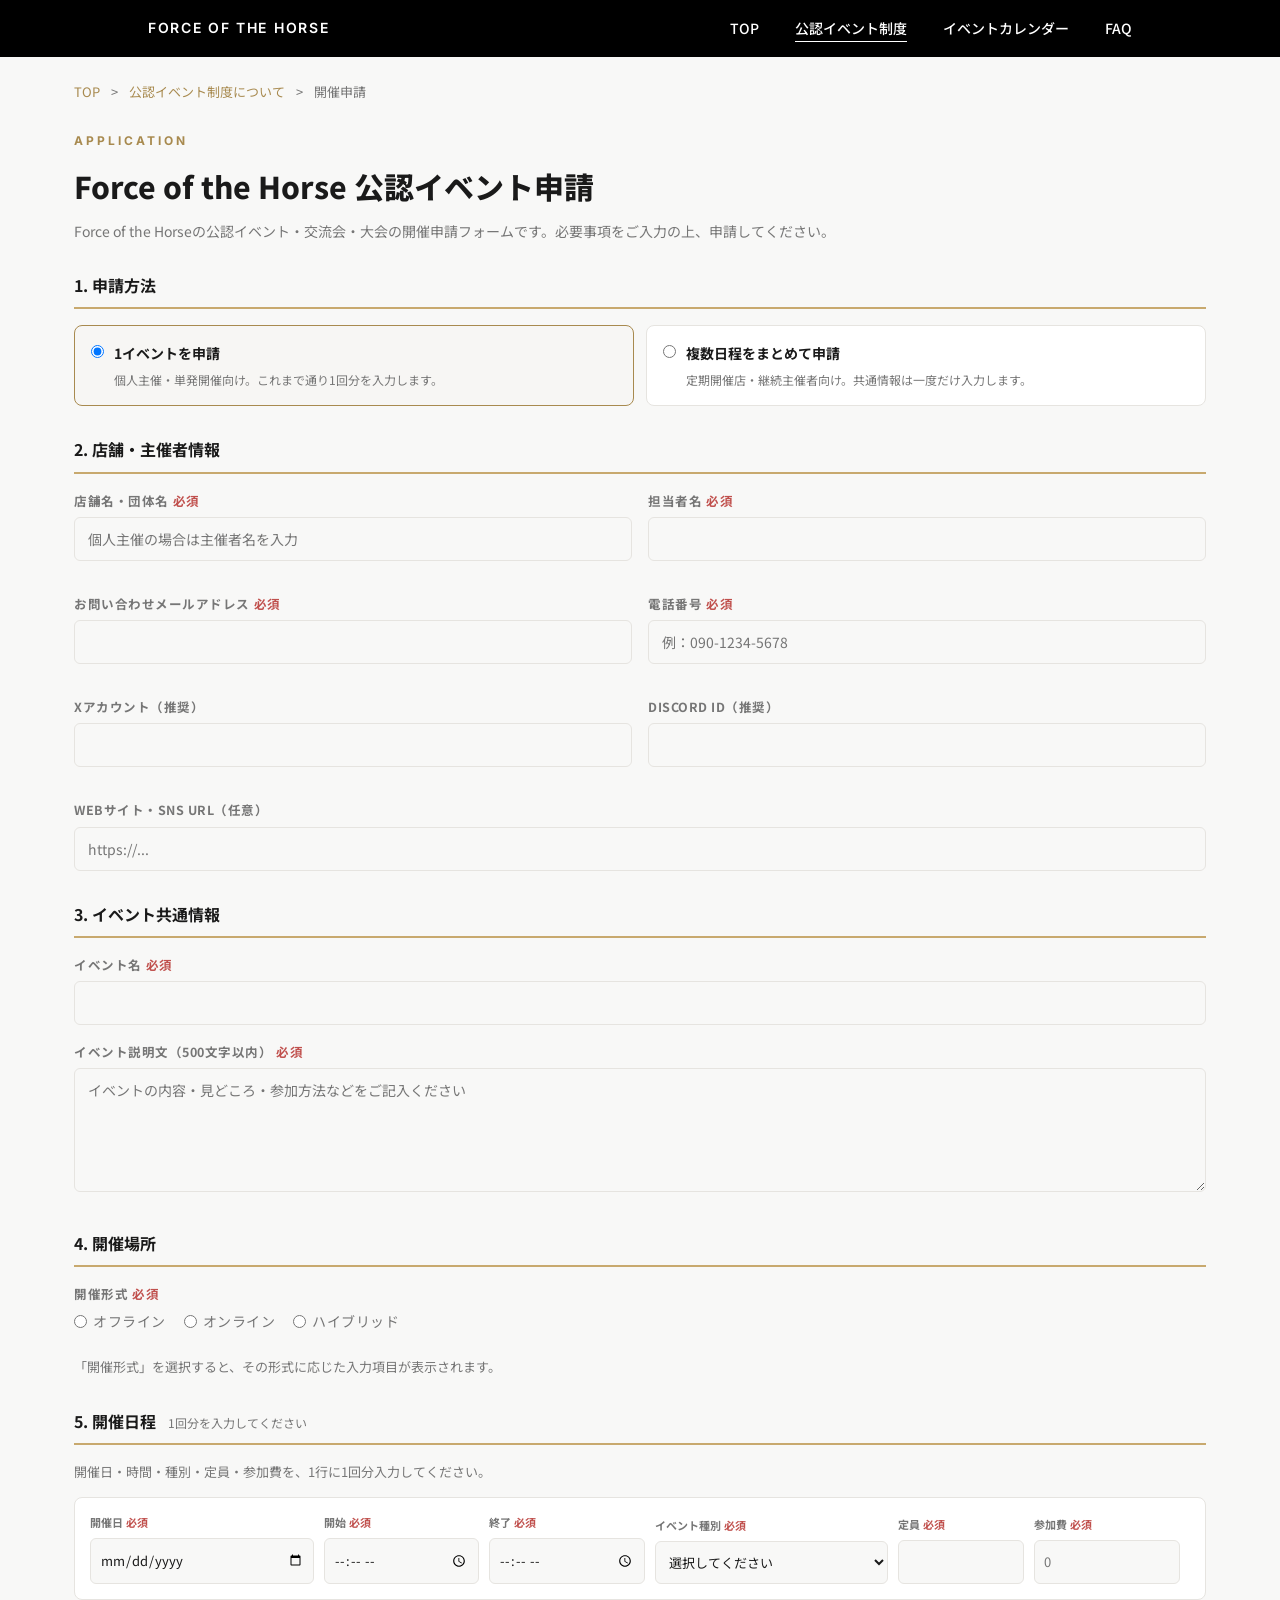
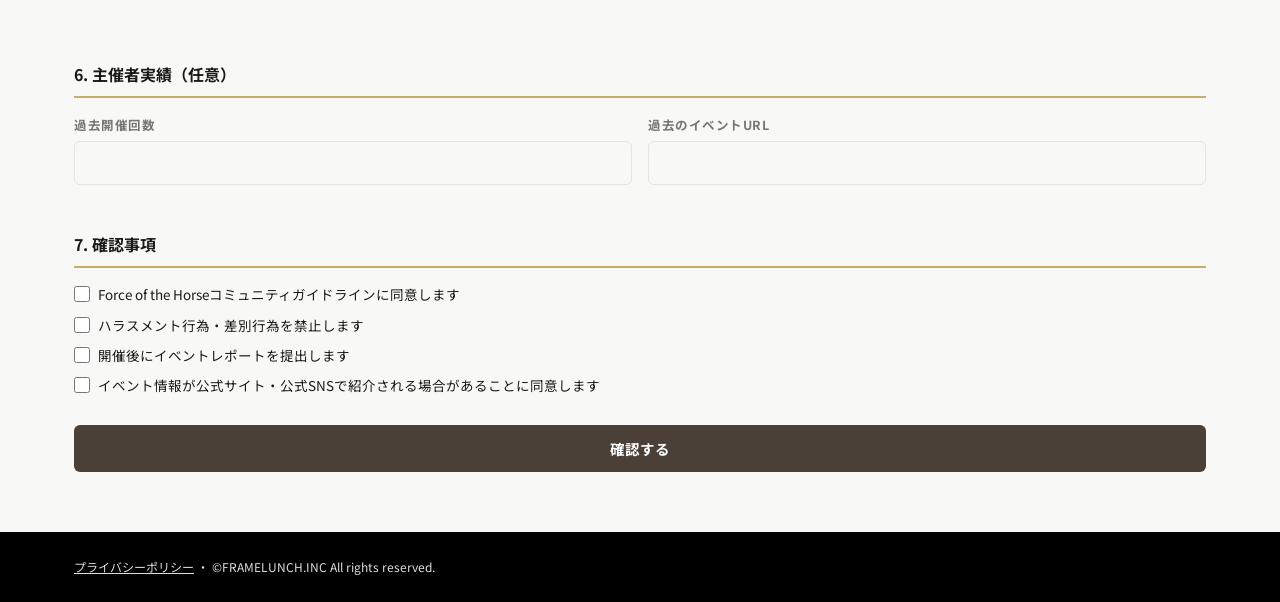
==== commit 2f0214d1: "Add recurring certified event applications" ====
--- a/apply.html
+++ b/apply.html
@@ -1,22 +1,54 @@
 <!DOCTYPE html>
 <html lang="ja">
 <head>
+    <!-- Google tag (gtag.js) -->
+    <script async src="https://www.googletagmanager.com/gtag/js?id=G-JZ09660SEQ"></script>
+    <script>
+      window.dataLayer = window.dataLayer || [];
+      function gtag(){dataLayer.push(arguments);}
+      gtag('js', new Date());
+
+      gtag('config', 'G-JZ09660SEQ');
+    </script>
+
     <meta charset="UTF-8">
     <meta name="viewport" content="width=device-width, initial-scale=1.0">
-    <title>公認イベント申請 - Force of the Horse</title>
+    <title>公認イベント申請 - Force of the Horse | イベント開催申請フォーム</title>
     <meta name="description" content="Force of the Horseの公認イベント（大会・交流会など）開催申請はこちらから。必要事項をご入力の上、お申し込みください。">
-    <link rel="stylesheet" href="styles.css">
+    <meta name="keywords" content="Force of the Horse,公認イベント,イベント申請,大会,交流会,TCG,カードゲーム" />
+    <meta name="author" content="FRAMELUNCH.INC" />
+    <link rel="canonical" href="https://force-of-the-horse.com/community/apply" />
+    
+    <!-- OGPタグ -->
+    <meta property="og:title" content="公認イベント申請 - Force of the Horse | イベント開催申請フォーム" />
+    <meta property="og:description" content="Force of the Horseの公認イベント（大会・交流会など）開催申請はこちらから。必要事項をご入力の上、お申し込みください。" />
+    <meta property="og:type" content="website" />
+    <meta property="og:url" content="https://force-of-the-horse.com/community/apply" />
+    <meta property="og:image" content="https://force-of-the-horse.com/wp-content/themes/foth/ogp.jpg" />
+    <meta property="og:site_name" content="Force of the Horse" />
+    <meta property="og:locale" content="ja_JP" />
+    
+    <meta name="twitter:card" content="summary_large_image" />
+    <meta name="twitter:title" content="公認イベント申請 - Force of the Horse | イベント開催申請フォーム" />
+    <meta name="twitter:description" content="Force of the Horseの公認イベント（大会・交流会など）開催申請はこちらから。必要事項をご入力の上、お申し込みください。" />
+    <meta name="twitter:image" content="https://force-of-the-horse.com/wp-content/themes/foth/ogp.jpg" />
+    
+    <!-- Favicon -->
+    <link rel="icon" href="favicon.ico" />
+    <link rel="shortcut icon" href="favicon.ico" type="image/x-icon" />
+    
+    <link rel="stylesheet" href="styles.css?v=20261008">
 </head>
 <body>
     <header class="site-header">
         <div class="header-inner">
-            <a href="index.html" class="logo">FORCE OF THE HORSE</a>
+            <a href="/community/" class="logo">FORCE OF THE HORSE</a>
             <nav class="main-nav">
                 <ul>
-                    <li><a href="index.html" class="nav-link">TOP</a></li>
-                    <li><a href="certified-event-system.html" class="nav-link active">公認イベント制度</a></li>
-                    <li><a href="event-calendar-page.html" class="nav-link">イベントカレンダー</a></li>
-                    <li><a href="faq.html" class="nav-link">FAQ</a></li>
+                    <li><a href="/community/" class="nav-link">TOP</a></li>
+                    <li><a href="certified-event-system" class="nav-link active">公認イベント制度</a></li>
+                    <li><a href="event-calendar-page" class="nav-link">イベントカレンダー</a></li>
+                    <li><a href="faq" class="nav-link">FAQ</a></li>
                 </ul>
             </nav>
             <button class="nav-toggle" aria-label="メニュー">☰</button>
@@ -25,9 +57,9 @@
 
     <div class="max-w-5xl mx-auto px-5 py-12">
         <div class="breadcrumb">
-            <a href="index.html">TOP</a>
+            <a href="/community/">TOP</a>
             <span class="breadcrumb-sep">&gt;</span>
-            <a href="certified-event-system.html">公認イベント制度について</a>
+            <a href="certified-event-system">公認イベント制度について</a>
             <span class="breadcrumb-sep">&gt;</span>
             <span>開催申請</span>
             <span class="breadcrumb-sep" id="bc-confirm-sep" style="display:none;">&gt;</span>
@@ -47,16 +79,46 @@
                 <input type="text" id="hp_verify" name="hp_verify" tabindex="-1" autocomplete="off">
             </div>
             <div class="form-section">
-                <h2>1. 主催者情報</h2>
-                <div class="form-row">
-                    <div class="form-field">
-                        <label>主催者名（ハンドルネーム可）<span class="req">必須</span></label>
-                        <input type="text" name="organizerName" required>
-                    </div>
+                <h2>1. 申請方法</h2>
+                <div class="application-mode-grid">
+                    <label class="application-mode-card">
+                        <input type="radio" name="applicationMode" value="single" checked>
+                        <span>
+                            <strong>1イベントを申請</strong>
+                            <small>個人主催・単発開催向け。これまで通り1回分を入力します。</small>
+                        </span>
+                    </label>
+                    <label class="application-mode-card">
+                        <input type="radio" name="applicationMode" value="recurring">
+                        <span>
+                            <strong>複数日程をまとめて申請</strong>
+                            <small>定期開催店・継続主催者向け。共通情報は一度だけ入力します。</small>
+                        </span>
+                    </label>
+                </div>
+            </div>
+
+            <div class="form-section">
+                <h2>2. 店舗・主催者情報</h2>
+                <div class="form-row">
+                    <div class="form-field">
+                        <label>店舗名・団体名<span class="req">必須</span></label>
+                        <input type="text" name="organizationName" placeholder="個人主催の場合は主催者名を入力" required>
+                    </div>
+                    <div class="form-field">
+                        <label>担当者名<span class="req">必須</span></label>
+                        <input type="text" name="contactName" required>
+                    </div>
+                </div>
+                <div class="form-row">
                     <div class="form-field">
                         <label>お問い合わせメールアドレス<span class="req">必須</span></label>
                         <input type="email" name="organizerEmail" required>
                     </div>
+                    <div class="form-field">
+                        <label>電話番号<span class="req">必須</span></label>
+                        <input type="tel" name="contactPhone" placeholder="例：090-1234-5678" required>
+                    </div>
                 </div>
                 <div class="form-row">
                     <div class="form-field">
@@ -68,34 +130,26 @@
                         <input type="text" name="discordId">
                     </div>
                 </div>
-            </div>
-
-            <div class="form-section">
-                <h2>2. イベント基本情報</h2>
-                <div class="form-row">
-                    <div class="form-field">
-                        <label>イベント名<span class="req">必須</span></label>
-                        <input type="text" name="eventName" required>
-                    </div>
-                    <div class="form-field">
-                        <label>開催日<span class="req">必須</span></label>
-                        <input type="date" name="eventDate" required>
-                    </div>
-                </div>
-                <div class="form-row">
-                    <div class="form-field">
-                        <label>開始時間<span class="req">必須</span></label>
-                        <input type="time" name="startTime" required>
-                    </div>
-                    <div class="form-field">
-                        <label>終了予定時間<span class="req">必須</span></label>
-                        <input type="time" name="endTime" required>
-                    </div>
-                </div>
-            </div>
-
-            <div class="form-section">
-                <h2>3. 開催場所</h2>
+                <div class="form-field">
+                    <label>Webサイト・SNS URL（任意）</label>
+                    <input type="url" name="websiteUrl" placeholder="https://...">
+                </div>
+            </div>
+
+            <div class="form-section">
+                <h2>3. イベント共通情報</h2>
+                <div class="form-field">
+                    <label>イベント名<span class="req">必須</span></label>
+                    <input type="text" name="eventName" required>
+                </div>
+                <div class="form-field">
+                    <label>イベント説明文（500文字以内）<span class="req">必須</span></label>
+                    <textarea name="eventDescription" maxlength="500" rows="5" placeholder="イベントの内容・見どころ・参加方法などをご記入ください" required></textarea>
+                </div>
+            </div>
+
+            <div class="form-section">
+                <h2>4. 開催場所</h2>
                 <div class="form-field">
                     <label>開催形式<span class="req">必須</span></label>
                     <div class="radio-group">
@@ -127,37 +181,15 @@
             </div>
 
             <div class="form-section">
-                <h2>4. イベント内容</h2>
-                <div class="form-field">
-                    <label>イベント種別<span class="req">必須</span></label>
-                    <select name="eventType" required>
-                        <option value="">選択してください</option>
-                        <option>公認大会</option>
-                        <option>交流会</option>
-                        <option>初心者体験会</option>
-                        <option>観戦会</option>
-                        <option>配信イベント</option>
-                        <option>その他</option>
-                    </select>
-                </div>
-                <div class="form-row">
-                    <div class="form-field">
-                        <label>定員<span class="req">必須</span></label>
-                        <input type="number" name="capacity" min="0" required>
-                    </div>
-                    <div class="form-field">
-                        <label>参加費（円）<span class="req">必須</span></label>
-                        <input type="number" name="fee" min="0" required>
-                    </div>
-                </div>
-                <div class="form-field">
-                    <label>イベント説明文（500文字以内）<span class="req">必須</span></label>
-                    <textarea name="eventDescription" maxlength="500" rows="5" placeholder="イベントの内容・見どころ・参加方法などをご記入ください" required></textarea>
-                </div>
-            </div>
-
-            <div class="form-section">
-                <h2>5. 主催者実績（任意）</h2>
+                <h2>5. 開催日程 <small id="schedule-mode-note" class="section-heading-note">1回分を入力してください</small></h2>
+                <p class="section-note">開催日・時間・種別・定員・参加費を、1行に1回分入力してください。</p>
+                <div id="schedule-list" class="schedule-list"></div>
+                <button type="button" id="add-schedule-btn" class="btn btn-outline add-schedule-btn" style="display:none;">＋ 日程を追加</button>
+                <p id="schedule-error" class="form-error" role="alert"></p>
+            </div>
+
+            <div class="form-section">
+                <h2>6. 主催者実績（任意）</h2>
                 <div class="form-row">
                     <div class="form-field">
                         <label>過去開催回数</label>
@@ -171,7 +203,7 @@
             </div>
 
             <div class="form-section">
-                <h2>6. 確認事項</h2>
+                <h2>7. 確認事項</h2>
                 <div class="check-group">
                     <label><input type="checkbox" required> <span>Force of the Horseコミュニティガイドラインに同意します</span></label>
                     <label><input type="checkbox" required> <span>ハラスメント行為・差別行為を禁止します</span></label>
@@ -206,17 +238,17 @@
             <div class="s-icon">✓</div>
             <h3>申請を受け付けました</h3>
             <p>Force of the Horse公認イベント申請を受け付けました。内容を確認後、運営事務局よりご連絡いたします。</p>
-            <a href="index.html" class="btn btn-primary">トップへ戻る</a>
+            <a href="/community/" class="btn btn-primary">トップへ戻る</a>
         </div>
     </main>
     </div>
 
     <footer>
         <div class="footer-inner">
-            <p><a href="privacy.html">プライバシーポリシー</a> ・ ©FRAMELUNCH.INC All rights reserved.</p>
+            <p><a href="privacy">プライバシーポリシー</a> ・ ©FRAMELUNCH.INC All rights reserved.</p>
         </div>
     </footer>
 
-    <script src="script.js"></script>
+    <script src="script.js?v=20261008"></script>
 </body>
 </html>
--- a/styles.css
+++ b/styles.css
@@ -349,7 +349,7 @@
 .calendar-day-name.sat { color: var(--blue); }
 
 .calendar-day {
-    min-height: 54px;
+    height: 66px;
     text-align: center;
     font-size: 13px;
     padding: 6px 2px;
@@ -358,6 +358,7 @@
     flex-direction: column;
     align-items: center;
     gap: 3px;
+    overflow: hidden;
 }
 
 .calendar-day.empty { background: transparent; }
@@ -400,12 +401,15 @@
 
 .event-tag {
     display: block;
+    width: 100%;
+    box-sizing: border-box;
     font-size: 8px;
     padding: 2px 5px 2px 4px;
     border-radius: 3px;
     border-left: 3px solid;
     font-weight: 700;
     line-height: 1.3;
+    text-align: left;
     overflow: hidden;
     text-overflow: ellipsis;
     white-space: nowrap;
@@ -422,9 +426,9 @@
 }
 
 /* 区分カラー（indexページの区分色と統一）: 公式大会=黒 / 公認イベント=マゼンタ / ショップイベント=オレンジ */
-.tag-area { background: #fbe8ff; color: #a600bf; border-left-color: #e600ff; }
-.tag-meetup { background: #fff1e0; color: #b85900; border-left-color: #ff7b00; }
-.tag-final { background: #ececec; color: #1a1a1a; border-left-color: #1a1a1a; }
+.event-tag.tag-area { background: #fbe8ff; color: #a600bf; border-left-color: #e600ff; }
+.event-tag.tag-meetup { background-color: #ffffff; color: var(--text-muted); border: none; border-bottom: 2px solid #ff7b00; }
+.event-tag.tag-final { background: #ececec; color: #1a1a1a; border-left-color: #1a1a1a; }
 
 /* 月間イベント一覧・ポップアップのタグは、白背景+下線カラーで区分を示す */
 .event-tag-pill.tag-area { background-color: #ffffff; color: var(--text); border: none; border-bottom: 2px solid #e600ff; }
@@ -453,7 +457,7 @@
     text-overflow: ellipsis;
 }
 .day-split-half.tag-area { background: #e600ff; color: #fff; border-left: none; }
-.day-split-half.tag-meetup { background: #ff7b00; color: #fff; border-left: none; }
+.day-split-half.tag-meetup { background: #ffffff; color: var(--text-muted); border: none; border-bottom: 2px solid var(--red); }
 .day-split-half.tag-final { background: #1a1a1a; color: #fff; border-left: none; }
 
 /* 3件以上: カテゴリ色のドット+件数のみ表示。クリックでポップアップに全件表示 */
@@ -638,7 +642,7 @@
     align-items: start;
 }
 
-.calendar-page-grid .calendar-day { min-height: 64px; font-size: 14px; }
+.calendar-page-grid .calendar-day { height: 76px; font-size: 14px; }
 
 .side-events h2 {
     font-size: 18px;
@@ -697,6 +701,20 @@
 }
 .event-detail-list dt { font-size: 12.5px; color: var(--text-muted); font-weight: 700; }
 .event-detail-list dd { font-size: 14px; color: var(--text); }
+.contact-type-badge {
+    display: inline-block;
+    margin-left: 6px;
+    padding: 2px 8px;
+    font-size: 11px;
+    font-weight: 700;
+    letter-spacing: 0.02em;
+    color: var(--text-muted);
+    background: rgba(0, 0, 0, 0.05);
+    border: 1px solid rgba(0, 0, 0, 0.1);
+    border-radius: 4px;
+    vertical-align: middle;
+    line-height: 1.6;
+}
 
 .upcoming-event-list { list-style: none; }
 
@@ -927,6 +945,7 @@
 
 .form-field input[type=text],
 .form-field input[type=email],
+.form-field input[type=tel],
 .form-field input[type=url],
 .form-field input[type=number],
 .form-field input[type=date],
@@ -955,6 +974,101 @@
 .radio-group { display: flex; gap: 18px; }
 .radio-group label { display: flex; align-items: center; gap: 6px; font-size: 14px; font-weight: 400; text-transform: none; }
 
+.application-mode-grid {
+    display: grid;
+    grid-template-columns: 1fr 1fr;
+    gap: 12px;
+}
+
+.application-mode-card {
+    display: flex;
+    align-items: flex-start;
+    gap: 10px;
+    padding: 16px;
+    border: 1px solid var(--border);
+    border-radius: 8px;
+    background: #fff;
+    cursor: pointer;
+    transition: border-color .15s, background-color .15s;
+}
+
+.application-mode-card:has(input:checked) {
+    border-color: var(--accent-dark);
+    background: var(--bg-soft);
+}
+
+.application-mode-card input { margin-top: 3px; flex-shrink: 0; }
+.application-mode-card strong { display: block; font-size: 14px; color: var(--text); margin-bottom: 4px; }
+.application-mode-card small { display: block; font-size: 12px; line-height: 1.6; color: var(--text-muted); font-weight: 400; }
+
+.section-heading-note {
+    display: inline-block;
+    margin-left: 8px;
+    font-size: 12px;
+    font-weight: 400;
+    color: var(--text-muted);
+}
+
+.schedule-list {
+    display: flex;
+    flex-direction: column;
+    gap: 12px;
+    margin-bottom: 14px;
+}
+
+.schedule-row {
+    position: relative;
+    display: grid;
+    grid-template-columns: 1.15fr .8fr .8fr 1.2fr .65fr .75fr auto;
+    gap: 10px;
+    align-items: end;
+    padding: 15px;
+    border: 1px solid var(--border);
+    border-radius: 8px;
+    background: #fff;
+}
+
+.schedule-field label {
+    display: block;
+    margin-bottom: 6px;
+    font-size: 11px;
+    font-weight: 700;
+    color: var(--text-muted);
+}
+
+.schedule-field .req { color: var(--red); }
+.schedule-field input,
+.schedule-field select {
+    width: 100%;
+    min-width: 0;
+    padding: 10px 9px;
+    border: 1px solid var(--border);
+    border-radius: 6px;
+    background: var(--bg);
+    color: var(--text);
+    font: inherit;
+    font-size: 13px;
+}
+.schedule-field input:focus,
+.schedule-field select:focus { outline: none; border-color: var(--accent); }
+.schedule-field input.input-error,
+.schedule-field select.input-error { border-color: var(--red); }
+
+.remove-schedule-btn {
+    width: 38px;
+    height: 38px;
+    padding: 0;
+    border: 1px solid var(--border);
+    border-radius: 6px;
+    background: transparent;
+    color: var(--text-muted);
+    font-size: 18px;
+    cursor: pointer;
+}
+.remove-schedule-btn:hover { border-color: var(--red); color: var(--red); }
+.add-schedule-btn { padding: 10px 16px; }
+.form-error { min-height: 1.4em; margin-top: 8px; color: var(--red); font-size: 12px; }
+
 .venue-fields { margin-top: 10px; }
 .venue-fields label.mt-2 { margin-top: 12px; }
 
@@ -1027,6 +1141,15 @@
 .confirm-actions .btn { flex: 1; }
 @media (max-width: 560px) {
     .confirm-actions { flex-direction: column-reverse; }
+}
+
+@media (max-width: 760px) {
+    .application-mode-grid { grid-template-columns: 1fr; }
+    .schedule-row { grid-template-columns: 1fr 1fr; padding-top: 46px; }
+    .schedule-field.schedule-date,
+    .schedule-field.schedule-type { grid-column: 1 / -1; }
+    .remove-schedule-btn { position: absolute; top: 10px; right: 10px; }
+    .section-heading-note { display: block; margin: 4px 0 0; }
 }
 
 /* FAQ vol cards */
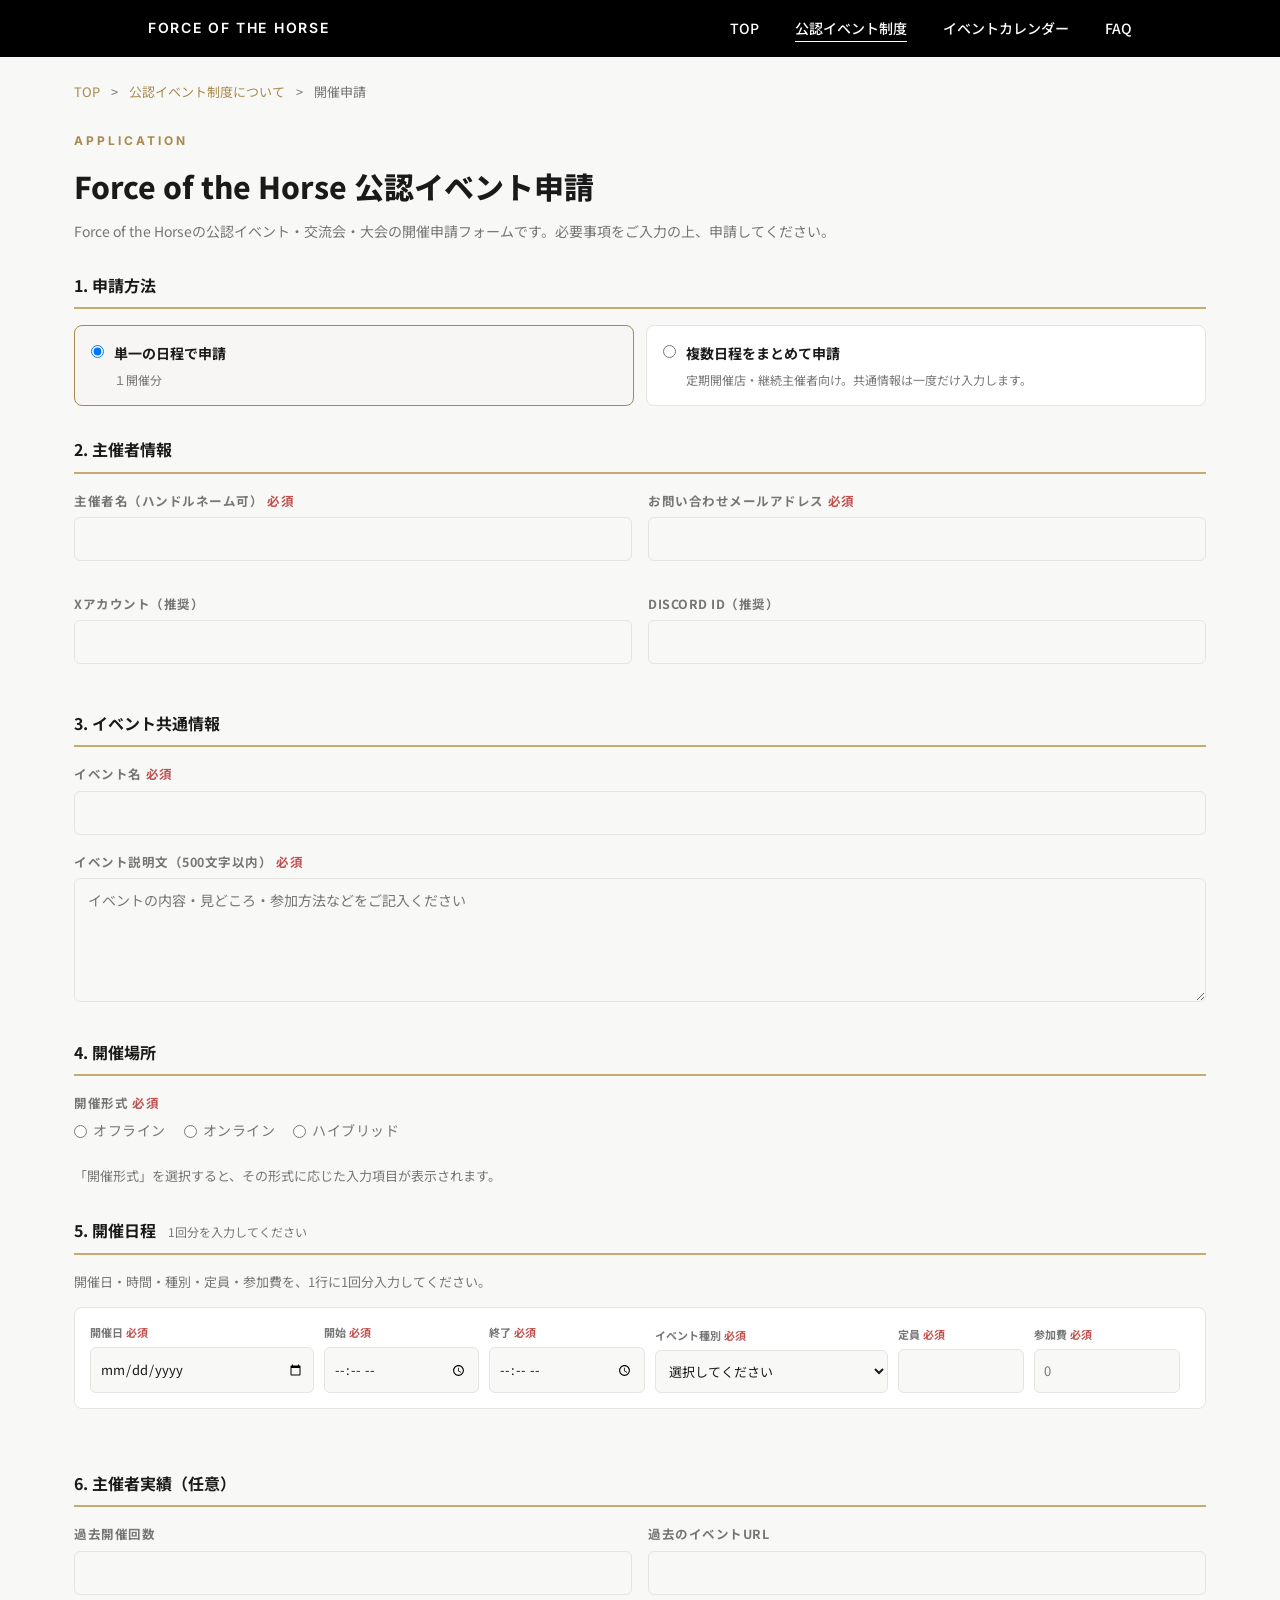
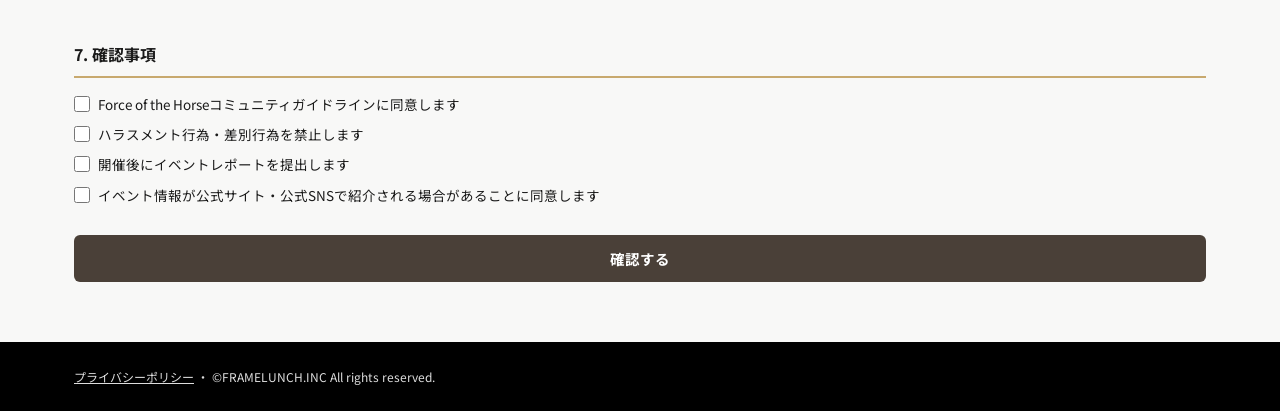
==== commit c029511c: "Restore original organizer fields" ====
--- a/apply.html
+++ b/apply.html
@@ -84,8 +84,8 @@
                     <label class="application-mode-card">
                         <input type="radio" name="applicationMode" value="single" checked>
                         <span>
-                            <strong>1イベントを申請</strong>
-                            <small>個人主催・単発開催向け。これまで通り1回分を入力します。</small>
+                            <strong>単一の日程で申請</strong>
+                            <small>１開催分</small>
                         </span>
                     </label>
                     <label class="application-mode-card">
@@ -99,26 +99,16 @@
             </div>
 
             <div class="form-section">
-                <h2>2. 店舗・主催者情報</h2>
+                <h2>2. 主催者情報</h2>
                 <div class="form-row">
                     <div class="form-field">
-                        <label>店舗名・団体名<span class="req">必須</span></label>
-                        <input type="text" name="organizationName" placeholder="個人主催の場合は主催者名を入力" required>
-                    </div>
-                    <div class="form-field">
-                        <label>担当者名<span class="req">必須</span></label>
-                        <input type="text" name="contactName" required>
-                    </div>
-                </div>
-                <div class="form-row">
+                        <label>主催者名（ハンドルネーム可）<span class="req">必須</span></label>
+                        <input type="text" name="organizerName" required>
+                    </div>
                     <div class="form-field">
                         <label>お問い合わせメールアドレス<span class="req">必須</span></label>
                         <input type="email" name="organizerEmail" required>
                     </div>
-                    <div class="form-field">
-                        <label>電話番号<span class="req">必須</span></label>
-                        <input type="tel" name="contactPhone" placeholder="例：090-1234-5678" required>
-                    </div>
                 </div>
                 <div class="form-row">
                     <div class="form-field">
@@ -129,10 +119,6 @@
                         <label>Discord ID（推奨）</label>
                         <input type="text" name="discordId">
                     </div>
-                </div>
-                <div class="form-field">
-                    <label>Webサイト・SNS URL（任意）</label>
-                    <input type="url" name="websiteUrl" placeholder="https://...">
                 </div>
             </div>
 
@@ -249,6 +235,6 @@
         </div>
     </footer>
 
-    <script src="script.js?v=20261008"></script>
+    <script src="script.js?v=20261008b"></script>
 </body>
 </html>
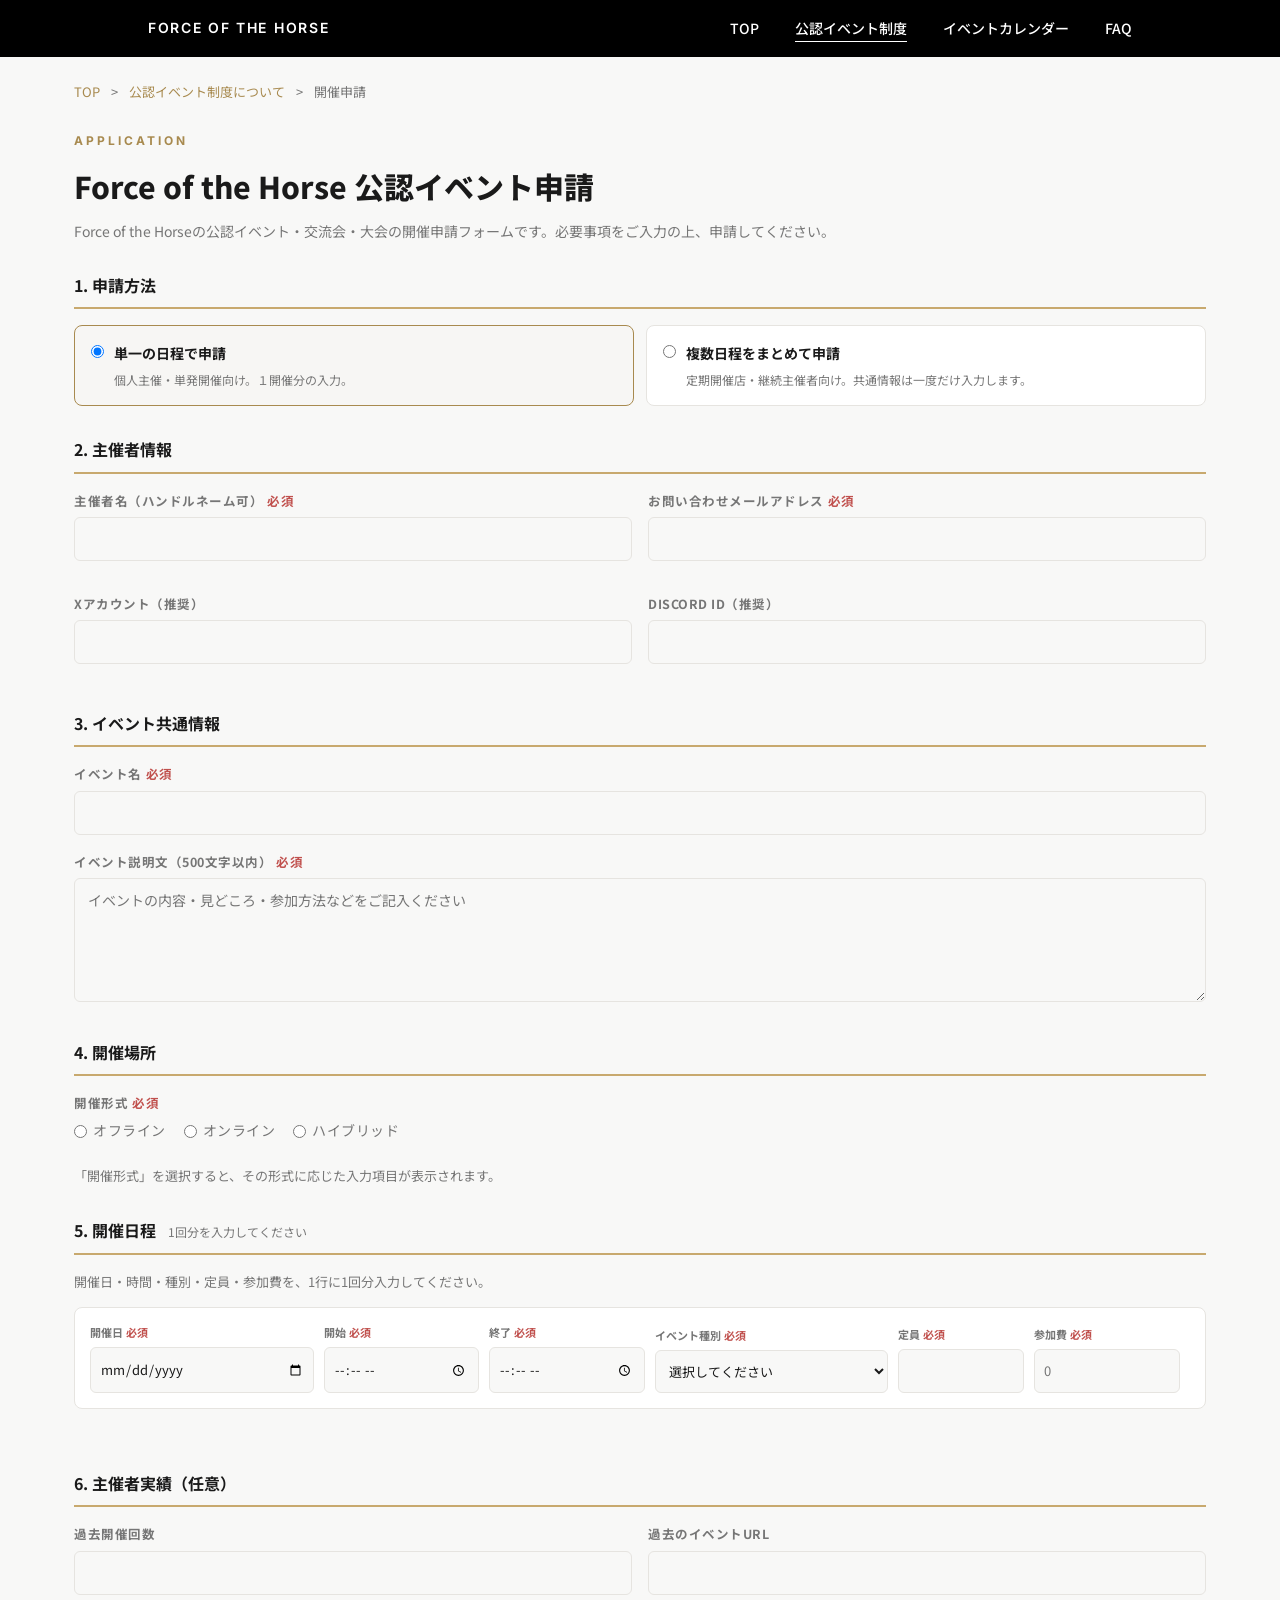
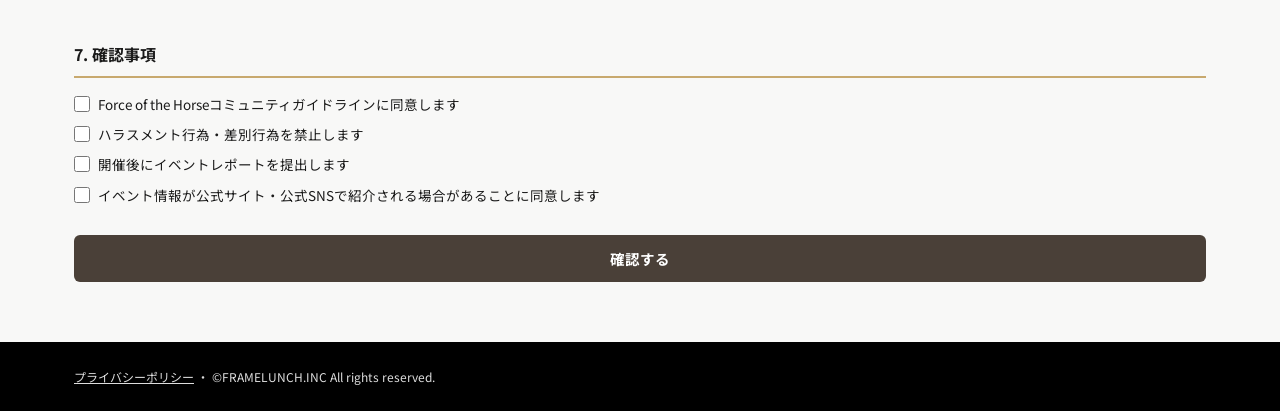
==== commit bf7ff4ba: "Refine single event application copy" ====
--- a/apply.html
+++ b/apply.html
@@ -85,7 +85,7 @@
                         <input type="radio" name="applicationMode" value="single" checked>
                         <span>
                             <strong>単一の日程で申請</strong>
-                            <small>１開催分</small>
+                            <small>個人主催・単発開催向け。１開催分の入力。</small>
                         </span>
                     </label>
                     <label class="application-mode-card">
